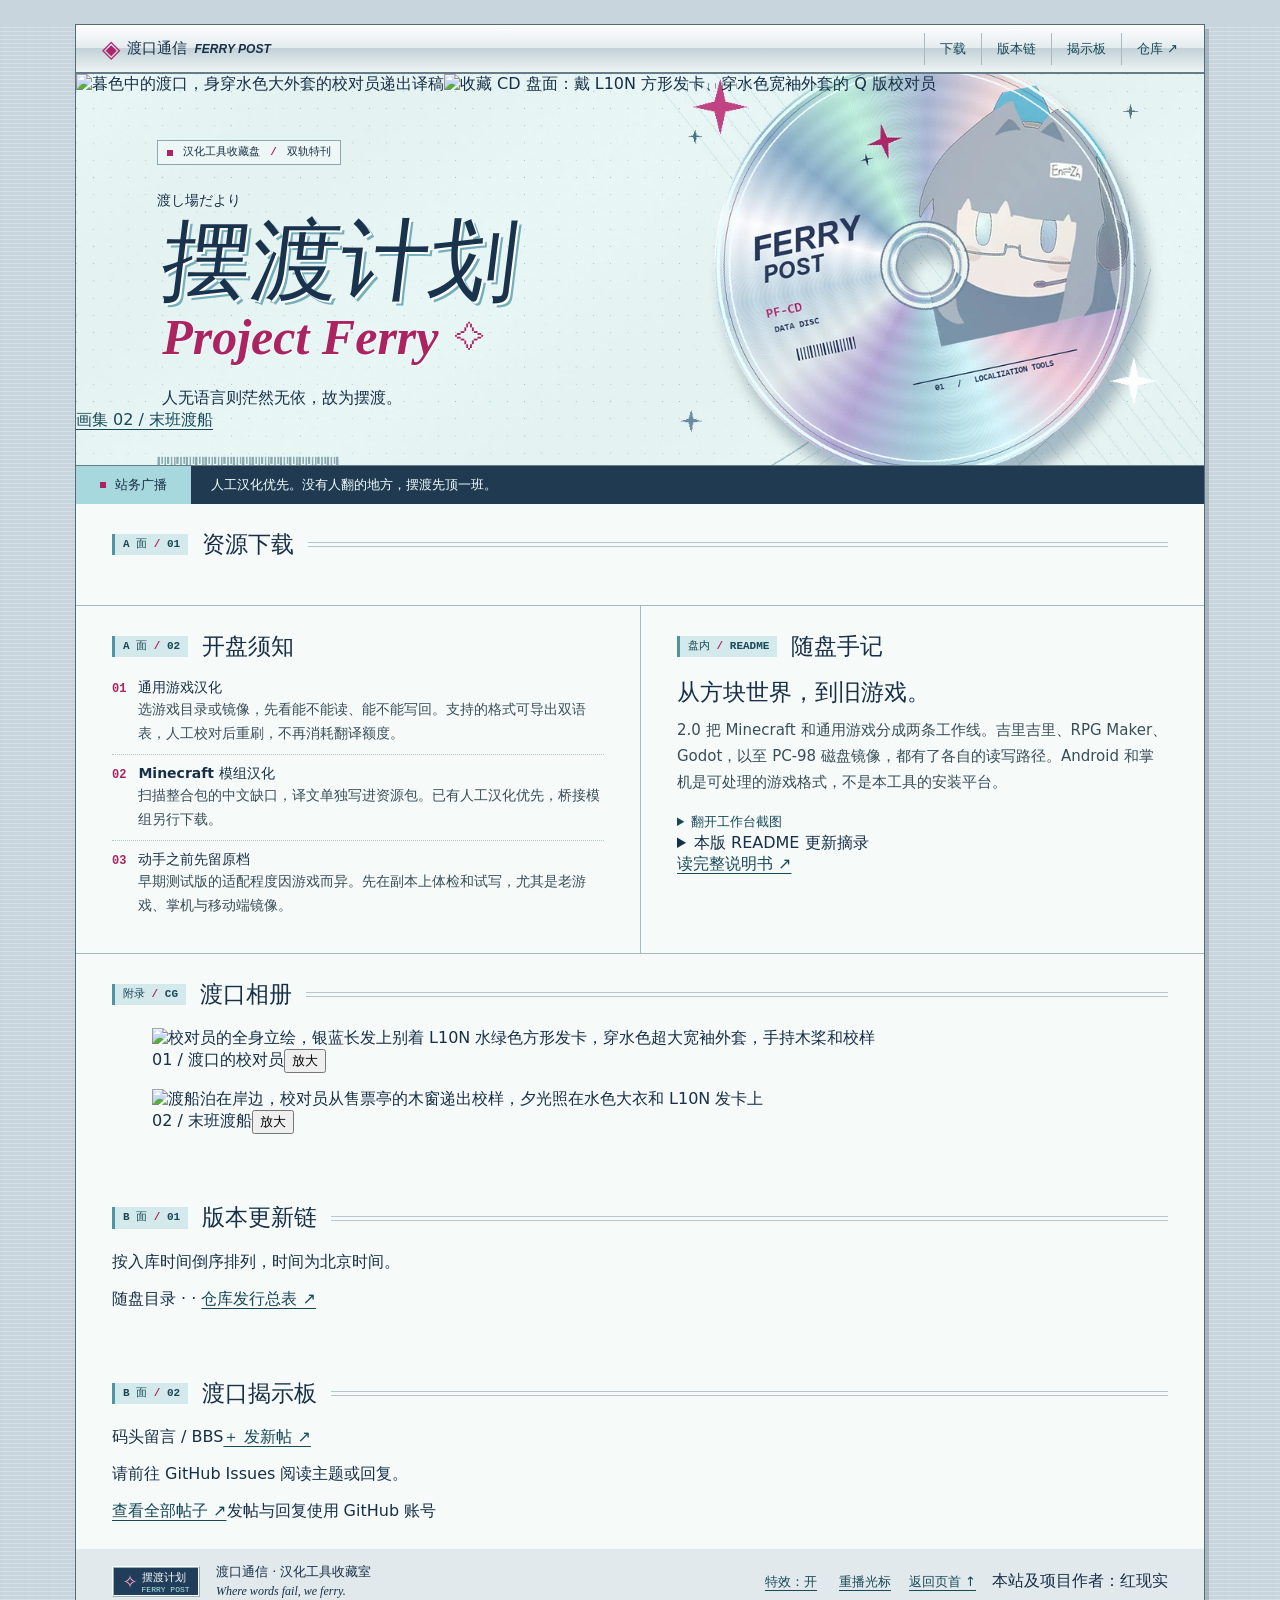
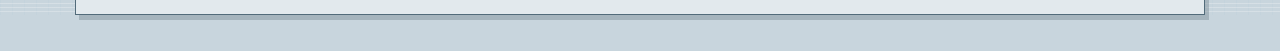
==== site/index.html @ 36ce952d "Restore the cover CD with the chibi Ferry proofreader" ====
<!doctype html>
<html lang="zh-CN"><head><meta charset="utf-8"><meta name="viewport" content="width=device-width,initial-scale=1"><meta name="theme-color" content="#233e53"><meta name="description" content="红现实的摆渡计划发布所。下载游戏汉化工作台，翻阅历代版本，到渡口揭示板留言。"><title>摆渡计划｜渡口通信 · 汉化工具发布所</title><link rel="icon" href="./ferry-icon.png"><link rel="stylesheet" href="./src/depot.css"></head>
<body id="top"><a class="skip" href="#downloads">跳至下载</a><div class="wrap">
<header><a href="#top" class="wordmark"><span class="sail" aria-hidden="true">◈</span> 渡口通信 <small>FERRY POST</small></a><nav aria-label="站内目录"><a href="#downloads">下载</a><a href="#archive">版本链</a><a href="#forum">揭示板</a><a href="https://github.com/RedRea1ity/ProjectFerry">仓库 ↗</a></nav></header>
<main><section class="cover" aria-labelledby="title"><img class="cover-art" src="./ferry-last-boat-l10n.webp" alt="暮色中的渡口，身穿水色大外套的校对员递出译稿"><img class="cover-disc" src="./ferry-chibi-disc.webp" width="512" height="512" alt="收藏 CD 盘面：戴 L10N 方形发卡、穿水色宽袖外套的 Q 版校对员"><div class="cover-type"><span class="issue"><i></i> 汉化工具收藏盘 <b>/</b> 双轨特刊</span><p class="kana" lang="ja">渡し場だより</p><h1 id="title">摆渡计划</h1><div class="latin">Project Ferry<span>✧</span></div><p class="motto">人无语言则茫然无依，故为摆渡。</p></div><a class="cover-caption" href="#art">画集 02 / 末班渡船</a></section>
<div class="strip"><span><i aria-hidden="true"></i> 站务广播</span><p>人工汉化优先。没有人翻的地方，摆渡先顶一班。</p></div>
<section class="band download" id="downloads" aria-labelledby="dl-title"><div class="section-name"><span class="chapter">A 面 <i>/</i> 01</span><h2 id="dl-title">资源下载</h2><div class="dashes"></div></div><div class="download-grid" id="release-head"><!-- release-head --></div></section>
<div class="notes"><section class="band" aria-labelledby="readme"><div class="section-name"><span class="chapter">A 面 <i>/</i> 02</span><h2 id="readme">开盘须知</h2></div><ol class="tracks"><li><b>01</b><div><strong>通用游戏汉化</strong><p>选游戏目录或镜像，先看能不能读、能不能写回。支持的格式可导出双语表，人工校对后重刷，不再消耗翻译额度。</p></div></li><li><b>02</b><div><strong>Minecraft 模组汉化</strong><p>扫描整合包的中文缺口，译文单独写进资源包。已有人工汉化优先，桥接模组另行下载。</p></div></li><li><b>03</b><div><strong>动手之前先留原档</strong><p>早期测试版的适配程度因游戏而异。先在副本上体检和试写，尤其是老游戏、掌机与移动端镜像。</p></div></li></ol></section>
<section class="band notebook" id="notebook" aria-labelledby="dev-title"><div class="section-name"><span class="chapter">盘内 <i>/</i> README</span><h2 id="dev-title">随盘手记</h2></div><h3>从方块世界，到旧游戏。</h3><p>2.0 把 Minecraft 和通用游戏分成两条工作线。吉里吉里、RPG Maker、Godot，以至 PC-98 磁盘镜像，都有了各自的读写路径。Android 和掌机是可处理的游戏格式，不是本工具的安装平台。</p><details class="screen"><summary>翻开工作台截图</summary><img width="920" height="555" loading="lazy" src="./workbench.png" alt="双轨工作台，左侧可选择游戏汉化、模组汉化和翻译引擎"></details><details class="excerpt"><summary>本版 README 更新摘录</summary><div id="readme-notes"><!-- readme-notes --></div></details><a class="doclink" href="https://github.com/RedRea1ity/ProjectFerry#readme">读完整说明书 ↗</a></section></div>
<section class="band art" id="art" aria-labelledby="art-title"><div class="section-name"><span class="chapter">附录 <i>/</i> CG</span><h2 id="art-title">渡口相册</h2><div class="dashes"></div></div>
<div class="frames"><figure><img width="1024" height="1024" loading="lazy" src="./ferry-portrait-l10n.webp" alt="校对员的全身立绘，银蓝长发上别着 L10N 水绿色方形发卡，穿水色超大宽袖外套，手持木桨和校样"><figcaption><span>01 / 渡口的校对员</span><button type="button" hidden data-zoom aria-label="放大立绘：渡口的校对员">放大</button></figcaption></figure><figure><img width="1024" height="1024" loading="lazy" src="./ferry-last-boat-l10n.webp" alt="渡船泊在岸边，校对员从售票亭的木窗递出校样，夕光照在水色大衣和 L10N 发卡上"><figcaption><span>02 / 末班渡船</span><button type="button" hidden data-zoom aria-label="放大场景：末班渡船">放大</button></figcaption></figure></div>
<dialog id="art-view" aria-labelledby="art-caption"><div><strong id="art-caption"></strong><form method="dialog"><button autofocus aria-label="关闭大图">关闭 ×</button></form></div><img alt=""></dialog></section>
<section class="band archive" id="archive" aria-labelledby="arc-title"><div class="section-name"><span class="chapter">B 面 <i>/</i> 01</span><h2 id="arc-title">版本更新链</h2><div class="dashes"></div></div><div class="archive-intro"><p>按入库时间倒序排列，时间为北京时间。</p><div id="filters" class="filters" hidden role="group" aria-label="筛选版本"><button type="button" data-pick="all" aria-pressed="true">全部</button><button type="button" data-pick="app" aria-pressed="false">工作台</button><button type="button" data-pick="bridge" aria-pressed="false">桥接模组</button></div></div><ol id="chain" class="chain"><!-- release-chain --></ol><p id="archive-empty" hidden>这条线上还没有公开发行。</p><p class="sync-status"><span id="catalog-status" role="status">随盘目录 · <!-- snapshot-date --></span> · <a href="https://github.com/RedRea1ity/ProjectFerry/releases">仓库发行总表 ↗</a></p></section>
<section class="band forum" id="forum" aria-labelledby="bbs-title"><div class="section-name"><span class="chapter">B 面 <i>/</i> 02</span><h2 id="bbs-title">渡口揭示板</h2><div class="dashes"></div></div><div class="boardbar"><span>码头留言 / BBS</span><a href="https://github.com/RedRea1ity/ProjectFerry/issues/new">＋ 发新帖 ↗</a></div><div id="threads"></div><p id="forum-state" role="status">请前往 GitHub Issues 阅读主题或回复。</p><div class="boardlinks"><a href="https://github.com/RedRea1ity/ProjectFerry/issues?q=is%3Aissue">查看全部帖子 ↗</a><span>发帖与回复使用 GitHub 账号</span></div></section></main>
<footer><div class="banner88" aria-hidden="true"><span>✧</span><b>摆渡计划<small>FERRY POST</small></b></div><p>渡口通信 · 汉化工具收藏室<br><small>Where words fail, we ferry.</small></p><div class="footlinks"><button id="fx-switch" type="button" hidden>特效</button><button id="replay" type="button" hidden>重播光标</button><a href="#top">返回页首 ↑</a></div><div class="byline">本站及项目作者：<strong>红现实</strong></div></footer>
</div><script type="module" src="./src/depot.js"></script></body></html>
---- site/src/depot.css ----
:root{--ink:#172f47;--link:#184957;--aqua:#94d6da;--pink:#ab2461;--metal:#a0b7bf;--pale:#f6faf9;font-family:Tahoma,"Microsoft YaHei",system-ui,sans-serif;color:var(--ink);background:#c8d5dd;font-synthesis:none;letter-spacing:0}*{box-sizing:border-box}body{margin:0;background:repeating-linear-gradient(0deg,transparent 0 3px,#ffffff40 3px 4px),repeating-linear-gradient(90deg,#c4d3dc 0 1px,transparent 1px 12px)}.wrap{max-width:1130px;margin:24px auto 36px;border:1px solid #526b7a;background:var(--pale);box-shadow:0 2px 0 #fff inset,4px 5px 0 #71838c66}a{color:var(--link);text-underline-offset:4px}a:hover,summary:hover,button:hover{color:var(--pink)}:focus-visible{outline:3px solid #b22668;outline-offset:4px}.skip{position:fixed;top:8px;left:8px;transform:translateY(-180%);background:white;padding:9px;z-index:5}.skip:focus{transform:none}header{min-height:49px;padding:5px 26px;display:flex;justify-content:space-between;align-items:center;gap:12px;background:linear-gradient(#fff 0%,#e3ebee 49%,#c3d2d8 50%,#eaf2f2 98%);border-bottom:2px solid #677c89}.wordmark{display:flex;align-items:center;gap:7px;font-weight:700;font-size:15px;text-decoration:none;color:var(--ink)}.wordmark small{font:italic bold 12px Arial,sans-serif}.sail{color:#af2368;font-size:24px}nav{display:flex;align-items:center}nav a{font-size:13px;text-decoration:none;padding:7px 15px;border-left:1px solid #a8b9c2}nav a:last-child{padding-right:0}nav a:hover{text-decoration:underline}
.cover{isolation:isolate;position:relative;height:392px;overflow:hidden;background:#e4f2f4 url('../public/sleeve.webp') center center / cover no-repeat;border-bottom:1px solid #677c89}.cover-type{position:relative;padding:45px 0 0 7.2%;z-index:1;width:57%}.issue{display:inline-flex;align-items:center;gap:10px;font:700 11px/1.2 Consolas,"Microsoft YaHei",monospace;border:1px solid #8ba8b2;padding:5px 9px;background:#edf7f5}.issue i,.strip i{display:inline-block;width:6px;height:6px;background:var(--pink)}.issue b{color:var(--pink)}.kana{font:600 14px SimSun,"Yu Mincho",serif;margin:27px 0 3px}.cover h1{font:900 89px/1.1 SimSun,"Songti SC","MS Mincho",serif;margin:0;transform:skew(-7deg);transform-origin:left bottom;text-shadow:2px 2px #fff,4px 4px #75aeb9;color:#19334d}.latin{display:flex;align-items:center;gap:16px;font:bold italic 50px/.99 Georgia,"Times New Roman",serif;color:var(--pink);text-shadow:1px 1px white;margin:2px 0 0 5px}.latin span{font:30px Georgia,serif}.motto{margin:23px 0 0 5px;font:16px/1.5 SimSun,"Microsoft YaHei",serif}.cover-edge{position:absolute;right:14px;bottom:20px;writing-mode:vertical-rl;font:10px Consolas,monospace;color:#456979}.reg{position:absolute;left:16px;top:13px;color:#618595;font:22px Consolas,monospace}.disc{display:none}.strip{display:flex;align-items:stretch;background:#203b51;color:#f3ffff;font-size:13px;line-height:1.5}.strip span{display:flex;align-items:center;gap:9px;flex:none;color:var(--ink);background:#a6d8de;padding:9px 24px;font-weight:700}.strip p{margin:0;padding:9px 20px}.band{padding:27px 36px}.section-name{display:flex;align-items:center;gap:14px;margin-bottom:20px}.section-name h2{font:700 23px/1.2 SimSun,"Microsoft YaHei",serif;margin:0}.chapter{font:700 11px/1.2 Consolas,"Microsoft YaHei",monospace;color:var(--link);padding:4px 8px;background:#d4e9eb;border-left:3px solid #4f94a2}.chapter i{font-style:normal;color:var(--pink)}.dashes{flex:1;height:5px;border-block:1px solid #b5c9cc}.download-grid{display:grid;grid-template-columns:minmax(0,1.55fr) minmax(245px,1fr);gap:6.5%;align-items:start}.version,.date{font:700 13px Consolas,"Microsoft YaHei",monospace;color:#486570}.stamp{margin-left:6px;border:1px solid #b6537e;color:#8d1b52;padding:2px 6px;font-size:11px}.band h3{font-size:23px;line-height:1.35;margin:9px 0}.release>p,.notebook>p:not(.date),.tracks p{font-size:15px;line-height:1.75;margin:0;color:#394e59}.actions{display:flex;align-items:center;gap:18px;margin-top:17px;flex-wrap:wrap}.actions>a:not(.mainbtn){font-size:13px}.mainbtn{display:inline-flex;align-items:center;gap:10px;color:white;text-decoration:none;background:#90315d;border:1px solid #572241;box-shadow:inset 1px 1px 0 #ea9dbf,2px 2px 0 #a1aeb3;font-weight:700;font-size:15px;padding:11px 16px}.mainbtn:hover{color:white;background:#7a2850}.mainbtn svg{width:18px;height:18px;fill:none;stroke:currentColor;stroke-width:1.8;stroke-linecap:round;stroke-linejoin:round}.slip{position:relative;border:1px dashed #89a5af;background:#e9f1f1;padding:14px 18px;color:#304956}.sliptop{display:flex;align-items:center;justify-content:space-between;font-weight:700;font-size:15px;gap:10px}.sliptop span{font:11px Consolas,monospace;color:#4c6772}.slip dl{margin:9px 0}.slip dl div{display:grid;grid-template-columns:68px 1fr;font:13px/1.65 Consolas,"Microsoft YaHei",monospace}.slip dt{color:#516971}.slip dd{margin:0}.slip details{padding-top:6px;border-top:1px dotted #91a9b3}.slip code{overflow-wrap:anywhere;font-size:12px}.slip summary,.screen summary{cursor:pointer;font-size:13px;min-height:23px;line-height:23px;font-weight:600;color:var(--link)}.notes{display:grid;grid-template-columns:1fr 1fr;border-block:1px solid #a6b9c1}.notes .band+.band{border-left:1px solid #a6b9c1}.notes .section-name{margin-bottom:16px}.tracks{list-style:none;margin:0;padding:0}.tracks li{display:flex;gap:12px;padding:8px 0;border-top:1px dotted #b6c9cb}.tracks li:first-child{border:0;padding-top:0}.tracks li>b{padding-top:2px;color:var(--pink);font:700 12px/1.8 Consolas,monospace}.tracks strong{font-size:14px}.tracks p{font-size:14px}.date{font-size:12px;color:#8d385f}.screen{margin-top:15px}.screen img{width:100%;height:auto;margin-top:8px;border:1px solid #a2bcc1}footer{display:flex;gap:16px;align-items:center;flex-wrap:wrap;padding:14px 36px;background:#e2e9ed}footer p{line-height:1.4;font-size:13px;margin:0}footer p small{font:italic 12px Georgia,serif}.footlinks{margin-left:auto;display:flex;align-items:center;flex-wrap:wrap;gap:14px;font-size:13px}.footlinks button{font:inherit;color:var(--link);background:transparent;border:0;text-decoration:underline;text-underline-offset:4px;cursor:pointer;padding:4px}.banner88{width:88px;height:31px;display:flex;align-items:center;justify-content:center;gap:4px;border:2px ridge #f1ffff;background:#203d5a;color:white}.banner88 span{color:#ffa8ce;font-size:18px}.banner88 b{font:700 11px SimSun,serif}.banner88 small{display:block;color:#b6ecee;font:8px Consolas,monospace}.worker{position:absolute;top:0;left:0;pointer-events:none;z-index:2;color:#893164;will-change:transform}.worker:before{content:'';display:block;width:12px;height:15px;background:currentColor;clip-path:polygon(0 0,100% 62%,57% 65%,29% 100%)}.worker b{display:block;margin-left:10px;color:white;background:var(--cursor);font:10px/1 Consolas,monospace;padding:3px 5px}
@media(max-width:1155px){.wrap{margin:12px}.cover{height:355px}.cover-type{padding-top:37px}.cover h1{font-size:76px}.latin{font-size:44px}}
@media(max-width:760px){.wrap{margin:5px}.cover{height:300px}.cover-type{padding:31px 0 0 5%}.cover h1{font-size:54px}.latin{font-size:34px}.kana{margin-top:24px}.motto{font-size:14px;margin-top:20px}.band{padding:22px}.download-grid{grid-template-columns:1.25fr 1fr;gap:20px}.notes{grid-template-columns:1fr}.notes .band+.band{border-left:0;border-top:1px solid #a6b9c1}}
@media(max-width:560px){header{padding:4px 9px;gap:3px;min-height:43px}.wordmark small{display:none}.wordmark{font-size:14px;gap:3px}nav a{padding:8px;font-size:12px}.sail{font-size:20px}.cover{height:320px;background-size:660px auto;background-position:calc(100% + 64px) -1px;background-color:#e6f3f3}.cover-type{width:auto;padding:165px 10px 0 17px}.cover h1{font-size:48px;display:inline-block}.latin{display:flex;margin:0 0 0 3px;font-size:28px}.latin span{font-size:17px}.issue{position:absolute;top:18px;left:14px;font-size:10px;gap:6px}.reg{display:none}.kana{font-size:12px;margin:0 0 2px 3px}.motto{margin:8px 0 0 3px;font-size:14px}.cover-edge{font-size:8px;bottom:9px;right:6px}.strip span{padding:8px;gap:4px}.strip p{padding:8px 10px}.strip{font-size:12px}.band{padding:19px 16px}.download-grid{grid-template-columns:1fr;gap:20px}.section-name{gap:9px;margin-bottom:14px}.band h3{font-size:21px}.actions{gap:12px}.notes .band{padding:19px 16px}.slip{padding:11px 13px}footer{padding:12px 16px;gap:10px}.footlinks{width:100%;margin-left:0}.cover:after{content:'';position:absolute;bottom:0;width:100%;height:1px;background:#cfdee1}.mainbtn{font-size:14px}}
@media(max-width:350px){.cover{background-position:calc(100% + 80px) -1px}.cover h1{font-size:42px}.strip span{padding:6px}.wrap{margin:2px}nav a{padding:8px 5px}}
@media(prefers-reduced-motion:reduce){.worker{display:none}}
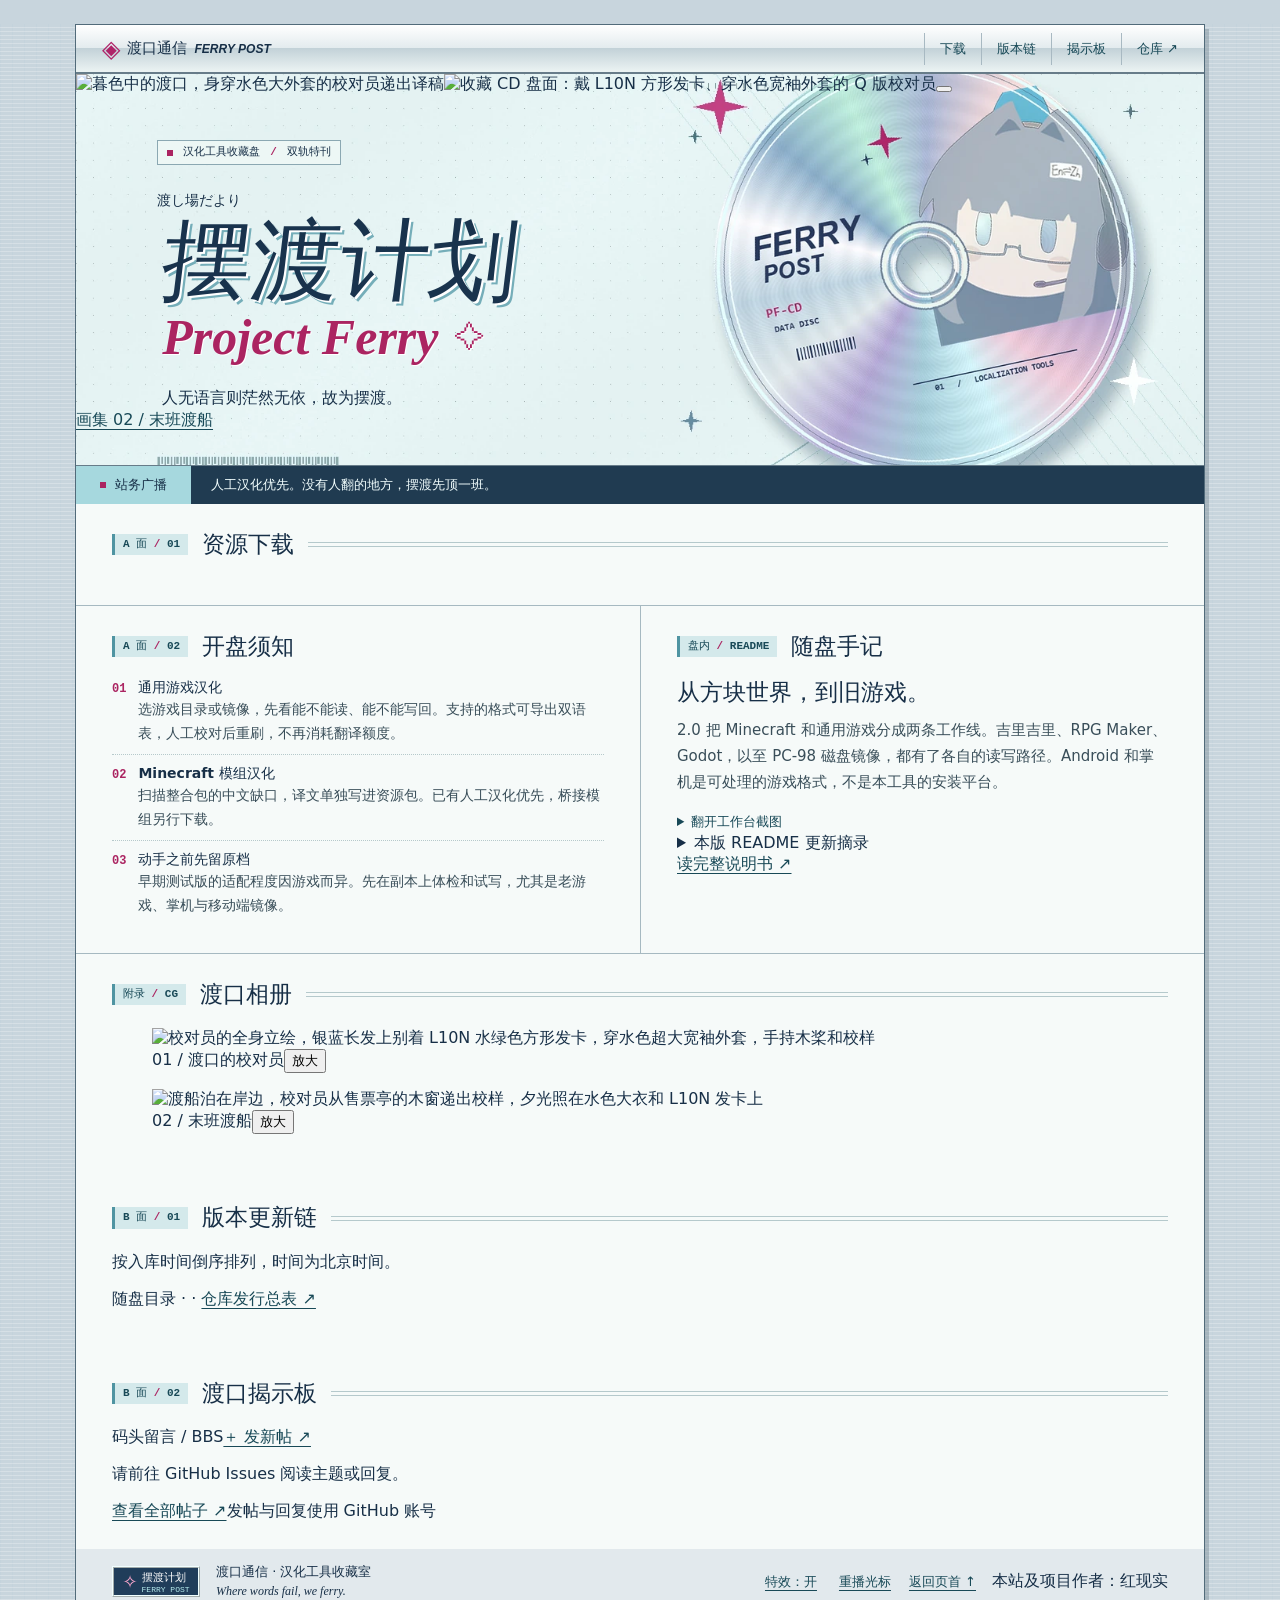
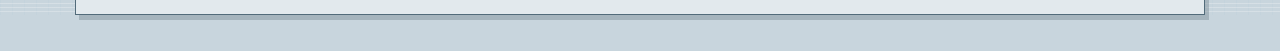
==== commit be7a3be6: "Hide a three-track meme and contact bonus on the cover CD" ====
--- a/site/index.html
+++ b/site/index.html
@@ -2,7 +2,7 @@
 <html lang="zh-CN"><head><meta charset="utf-8"><meta name="viewport" content="width=device-width,initial-scale=1"><meta name="theme-color" content="#233e53"><meta name="description" content="红现实的摆渡计划发布所。下载游戏汉化工作台，翻阅历代版本，到渡口揭示板留言。"><title>摆渡计划｜渡口通信 · 汉化工具发布所</title><link rel="icon" href="./ferry-icon.png"><link rel="stylesheet" href="./src/depot.css"></head>
 <body id="top"><a class="skip" href="#downloads">跳至下载</a><div class="wrap">
 <header><a href="#top" class="wordmark"><span class="sail" aria-hidden="true">◈</span> 渡口通信 <small>FERRY POST</small></a><nav aria-label="站内目录"><a href="#downloads">下载</a><a href="#archive">版本链</a><a href="#forum">揭示板</a><a href="https://github.com/RedRea1ity/ProjectFerry">仓库 ↗</a></nav></header>
-<main><section class="cover" aria-labelledby="title"><img class="cover-art" src="./ferry-last-boat-l10n.webp" alt="暮色中的渡口，身穿水色大外套的校对员递出译稿"><img class="cover-disc" src="./ferry-chibi-disc.webp" width="512" height="512" alt="收藏 CD 盘面：戴 L10N 方形发卡、穿水色宽袖外套的 Q 版校对员"><div class="cover-type"><span class="issue"><i></i> 汉化工具收藏盘 <b>/</b> 双轨特刊</span><p class="kana" lang="ja">渡し場だより</p><h1 id="title">摆渡计划</h1><div class="latin">Project Ferry<span>✧</span></div><p class="motto">人无语言则茫然无依，故为摆渡。</p></div><a class="cover-caption" href="#art">画集 02 / 末班渡船</a></section>
+<main><section class="cover" aria-labelledby="title"><img class="cover-art" src="./ferry-last-boat-l10n.webp" alt="暮色中的渡口，身穿水色大外套的校对员递出译稿"><img class="cover-disc" src="./ferry-chibi-disc.webp" width="512" height="512" alt="收藏 CD 盘面：戴 L10N 方形发卡、穿水色宽袖外套的 Q 版校对员"><button class="disc-trigger" type="button" hidden aria-label="播放光盘隐藏音轨" aria-haspopup="dialog" aria-controls="bonus-track" title="这张盘好像还有一轨……"></button><div class="cover-type"><span class="issue"><i></i> 汉化工具收藏盘 <b>/</b> 双轨特刊</span><p class="kana" lang="ja">渡し場だより</p><h1 id="title">摆渡计划</h1><div class="latin">Project Ferry<span>✧</span></div><p class="motto">人无语言则茫然无依，故为摆渡。</p></div><a class="cover-caption" href="#art">画集 02 / 末班渡船</a></section>
 <div class="strip"><span><i aria-hidden="true"></i> 站务广播</span><p>人工汉化优先。没有人翻的地方，摆渡先顶一班。</p></div>
 <section class="band download" id="downloads" aria-labelledby="dl-title"><div class="section-name"><span class="chapter">A 面 <i>/</i> 01</span><h2 id="dl-title">资源下载</h2><div class="dashes"></div></div><div class="download-grid" id="release-head"><!-- release-head --></div></section>
 <div class="notes"><section class="band" aria-labelledby="readme"><div class="section-name"><span class="chapter">A 面 <i>/</i> 02</span><h2 id="readme">开盘须知</h2></div><ol class="tracks"><li><b>01</b><div><strong>通用游戏汉化</strong><p>选游戏目录或镜像，先看能不能读、能不能写回。支持的格式可导出双语表，人工校对后重刷，不再消耗翻译额度。</p></div></li><li><b>02</b><div><strong>Minecraft 模组汉化</strong><p>扫描整合包的中文缺口，译文单独写进资源包。已有人工汉化优先，桥接模组另行下载。</p></div></li><li><b>03</b><div><strong>动手之前先留原档</strong><p>早期测试版的适配程度因游戏而异。先在副本上体检和试写，尤其是老游戏、掌机与移动端镜像。</p></div></li></ol></section>
@@ -13,4 +13,10 @@
 <section class="band archive" id="archive" aria-labelledby="arc-title"><div class="section-name"><span class="chapter">B 面 <i>/</i> 01</span><h2 id="arc-title">版本更新链</h2><div class="dashes"></div></div><div class="archive-intro"><p>按入库时间倒序排列，时间为北京时间。</p><div id="filters" class="filters" hidden role="group" aria-label="筛选版本"><button type="button" data-pick="all" aria-pressed="true">全部</button><button type="button" data-pick="app" aria-pressed="false">工作台</button><button type="button" data-pick="bridge" aria-pressed="false">桥接模组</button></div></div><ol id="chain" class="chain"><!-- release-chain --></ol><p id="archive-empty" hidden>这条线上还没有公开发行。</p><p class="sync-status"><span id="catalog-status" role="status">随盘目录 · <!-- snapshot-date --></span> · <a href="https://github.com/RedRea1ity/ProjectFerry/releases">仓库发行总表 ↗</a></p></section>
 <section class="band forum" id="forum" aria-labelledby="bbs-title"><div class="section-name"><span class="chapter">B 面 <i>/</i> 02</span><h2 id="bbs-title">渡口揭示板</h2><div class="dashes"></div></div><div class="boardbar"><span>码头留言 / BBS</span><a href="https://github.com/RedRea1ity/ProjectFerry/issues/new">＋ 发新帖 ↗</a></div><div id="threads"></div><p id="forum-state" role="status">请前往 GitHub Issues 阅读主题或回复。</p><div class="boardlinks"><a href="https://github.com/RedRea1ity/ProjectFerry/issues?q=is%3Aissue">查看全部帖子 ↗</a><span>发帖与回复使用 GitHub 账号</span></div></section></main>
 <footer><div class="banner88" aria-hidden="true"><span>✧</span><b>摆渡计划<small>FERRY POST</small></b></div><p>渡口通信 · 汉化工具收藏室<br><small>Where words fail, we ferry.</small></p><div class="footlinks"><button id="fx-switch" type="button" hidden>特效</button><button id="replay" type="button" hidden>重播光标</button><a href="#top">返回页首 ↑</a></div><div class="byline">本站及项目作者：<strong>红现实</strong></div></footer>
+<dialog id="bonus-track" aria-labelledby="bonus-title">
+  <header class="bonus-bar"><h2 id="bonus-title">隐藏音轨</h2><form method="dialog"><button type="submit" aria-label="关闭隐藏音轨" autofocus>×</button></form></header>
+  <div class="bonus-screen"><img src="./bonus-point.webp" width="330" height="299" alt="第一张表情包：戴护目镜的角色指向屏幕"><img src="./bonus-phone.webp" width="1080" height="718" alt="第二张表情包：戴贝雷帽的角色坐在水里举起手机，下方配着一行吐槽" hidden></div>
+  <div class="bonus-strip"><span class="bonus-count" role="status">01 / 03</span><button type="button" class="bonus-next">下一轨 ▸</button></div>
+  <p class="bonus-letter" hidden>红现实的收件箱<br><a href="mailto:zetadarkdragon@gmail.com">zetadarkdragon@gmail.com</a></p>
+</dialog>
 </div><script type="module" src="./src/depot.js"></script></body></html>
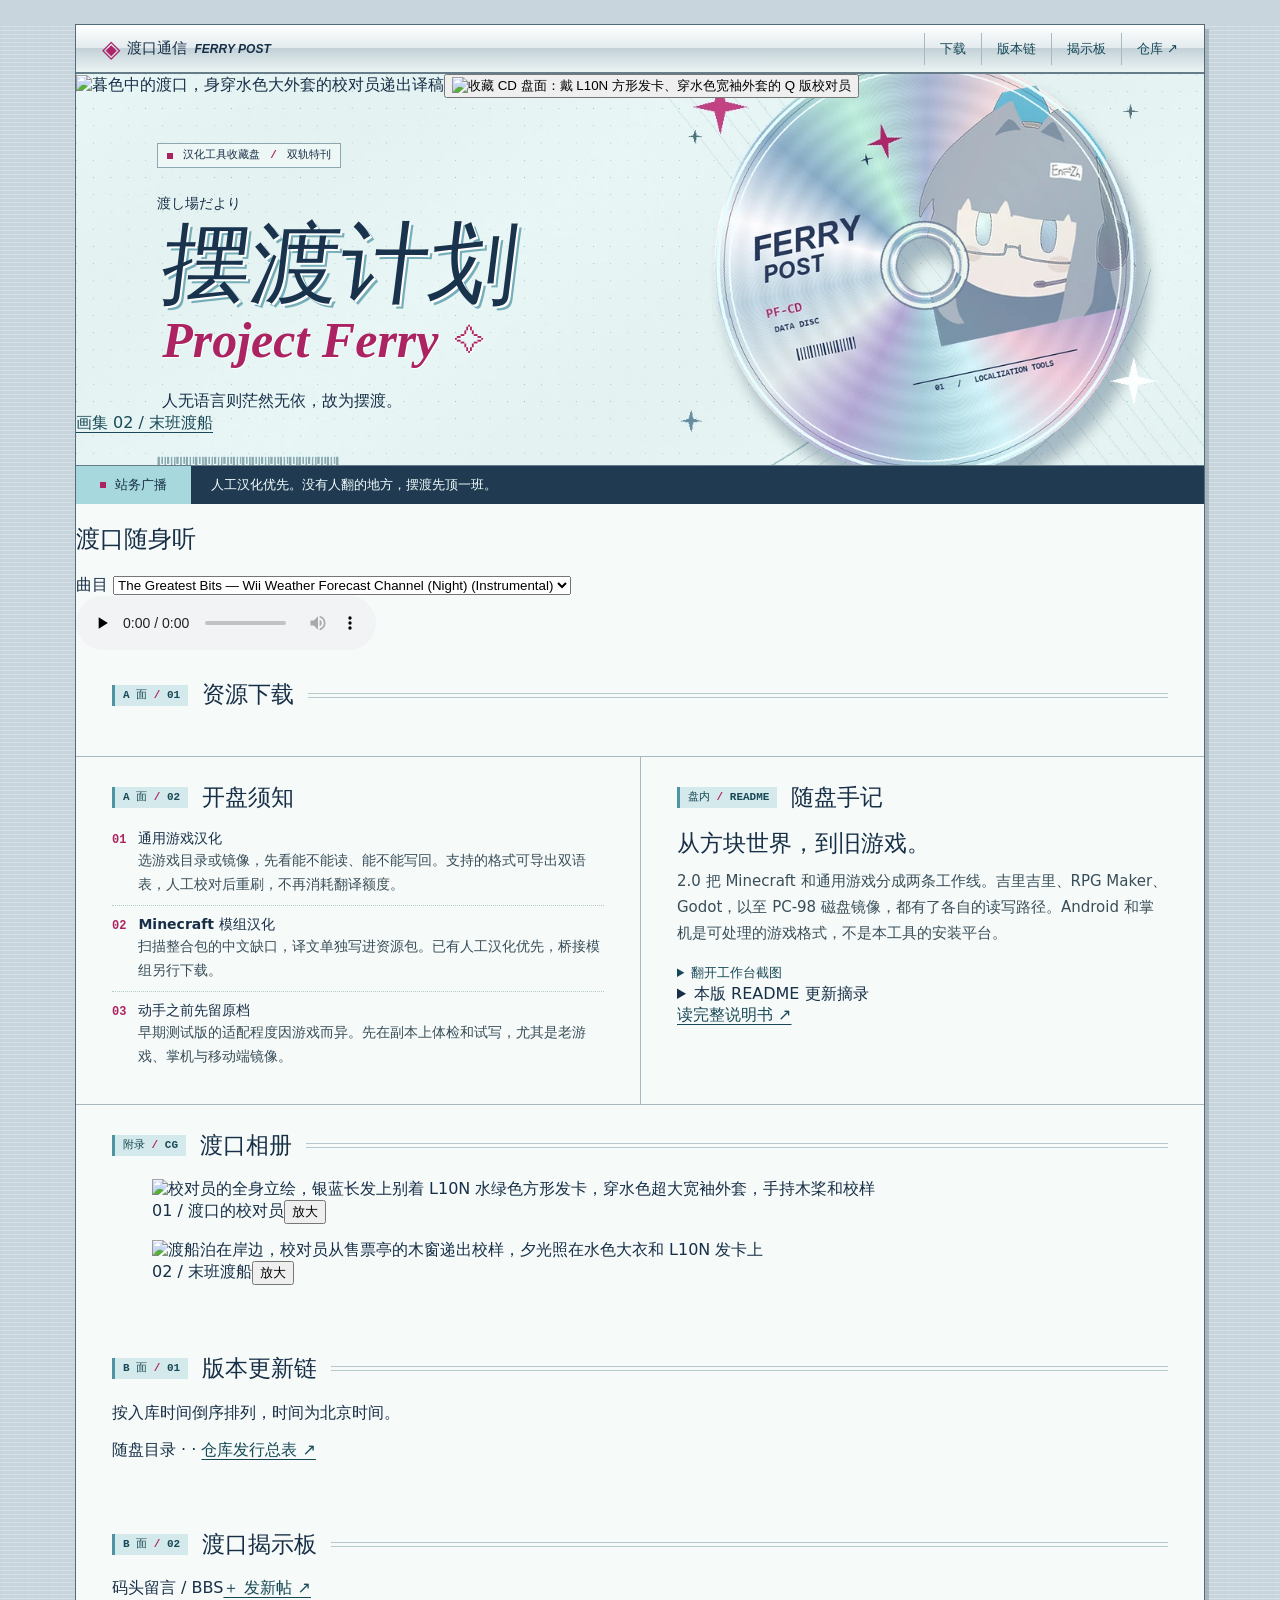
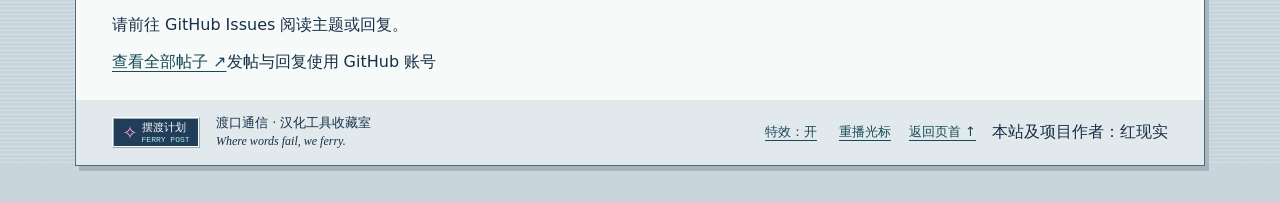
==== commit ec2c3088: "Fix desktop disc activation and add the Ferry soundtrack player" ====
--- a/site/index.html
+++ b/site/index.html
@@ -2,8 +2,16 @@
 <html lang="zh-CN"><head><meta charset="utf-8"><meta name="viewport" content="width=device-width,initial-scale=1"><meta name="theme-color" content="#233e53"><meta name="description" content="红现实的摆渡计划发布所。下载游戏汉化工作台，翻阅历代版本，到渡口揭示板留言。"><title>摆渡计划｜渡口通信 · 汉化工具发布所</title><link rel="icon" href="./ferry-icon.png"><link rel="stylesheet" href="./src/depot.css"></head>
 <body id="top"><a class="skip" href="#downloads">跳至下载</a><div class="wrap">
 <header><a href="#top" class="wordmark"><span class="sail" aria-hidden="true">◈</span> 渡口通信 <small>FERRY POST</small></a><nav aria-label="站内目录"><a href="#downloads">下载</a><a href="#archive">版本链</a><a href="#forum">揭示板</a><a href="https://github.com/RedRea1ity/ProjectFerry">仓库 ↗</a></nav></header>
-<main><section class="cover" aria-labelledby="title"><img class="cover-art" src="./ferry-last-boat-l10n.webp" alt="暮色中的渡口，身穿水色大外套的校对员递出译稿"><img class="cover-disc" src="./ferry-chibi-disc.webp" width="512" height="512" alt="收藏 CD 盘面：戴 L10N 方形发卡、穿水色宽袖外套的 Q 版校对员"><button class="disc-trigger" type="button" hidden aria-label="播放光盘隐藏音轨" aria-haspopup="dialog" aria-controls="bonus-track" title="这张盘好像还有一轨……"></button><div class="cover-type"><span class="issue"><i></i> 汉化工具收藏盘 <b>/</b> 双轨特刊</span><p class="kana" lang="ja">渡し場だより</p><h1 id="title">摆渡计划</h1><div class="latin">Project Ferry<span>✧</span></div><p class="motto">人无语言则茫然无依，故为摆渡。</p></div><a class="cover-caption" href="#art">画集 02 / 末班渡船</a></section>
+<main><section class="cover" aria-labelledby="title"><img class="cover-art" src="./ferry-last-boat-l10n.webp" alt="暮色中的渡口，身穿水色大外套的校对员递出译稿"><button class="disc-trigger" type="button" disabled aria-label="播放光盘隐藏音轨" aria-haspopup="dialog" aria-controls="bonus-track" title="双击光盘 · 播放隐藏音轨"><img draggable="false" class="cover-disc" src="./ferry-chibi-disc.webp" width="512" height="512" alt="收藏 CD 盘面：戴 L10N 方形发卡、穿水色宽袖外套的 Q 版校对员"></button><div class="cover-type"><span class="issue"><i></i> 汉化工具收藏盘 <b>/</b> 双轨特刊</span><p class="kana" lang="ja">渡し場だより</p><h1 id="title">摆渡计划</h1><div class="latin">Project Ferry<span>✧</span></div><p class="motto">人无语言则茫然无依，故为摆渡。</p></div><a class="cover-caption" href="#art">画集 02 / 末班渡船</a></section>
 <div class="strip"><span><i aria-hidden="true"></i> 站务广播</span><p>人工汉化优先。没有人翻的地方，摆渡先顶一班。</p></div>
+<section class="disc-deck" aria-labelledby="deck-title" id="player">
+  <div class="deck-library"><h2 id="deck-title">渡口随身听</h2><label for="deck-list">曲目</label>
+    <select id="deck-list"><option value="./media/weather-night.mp3">The Greatest Bits — Wii Weather Forecast Channel (Night) (Instrumental)</option></select>
+    <button id="deck-add" type="button" hidden>＋ 添加本地音乐</button><input id="deck-files" type="file" accept="audio/*,.mp3,.m4a,.wav,.ogg,.flac,.aac,.opus" multiple hidden>
+  </div>
+  <audio id="deck-audio" aria-label="随身听播放控制" controls preload="none" src="./media/weather-night.mp3"></audio>
+  <small id="deck-message" role="status"></small>
+</section>
 <section class="band download" id="downloads" aria-labelledby="dl-title"><div class="section-name"><span class="chapter">A 面 <i>/</i> 01</span><h2 id="dl-title">资源下载</h2><div class="dashes"></div></div><div class="download-grid" id="release-head"><!-- release-head --></div></section>
 <div class="notes"><section class="band" aria-labelledby="readme"><div class="section-name"><span class="chapter">A 面 <i>/</i> 02</span><h2 id="readme">开盘须知</h2></div><ol class="tracks"><li><b>01</b><div><strong>通用游戏汉化</strong><p>选游戏目录或镜像，先看能不能读、能不能写回。支持的格式可导出双语表，人工校对后重刷，不再消耗翻译额度。</p></div></li><li><b>02</b><div><strong>Minecraft 模组汉化</strong><p>扫描整合包的中文缺口，译文单独写进资源包。已有人工汉化优先，桥接模组另行下载。</p></div></li><li><b>03</b><div><strong>动手之前先留原档</strong><p>早期测试版的适配程度因游戏而异。先在副本上体检和试写，尤其是老游戏、掌机与移动端镜像。</p></div></li></ol></section>
 <section class="band notebook" id="notebook" aria-labelledby="dev-title"><div class="section-name"><span class="chapter">盘内 <i>/</i> README</span><h2 id="dev-title">随盘手记</h2></div><h3>从方块世界，到旧游戏。</h3><p>2.0 把 Minecraft 和通用游戏分成两条工作线。吉里吉里、RPG Maker、Godot，以至 PC-98 磁盘镜像，都有了各自的读写路径。Android 和掌机是可处理的游戏格式，不是本工具的安装平台。</p><details class="screen"><summary>翻开工作台截图</summary><img width="920" height="555" loading="lazy" src="./workbench.png" alt="双轨工作台，左侧可选择游戏汉化、模组汉化和翻译引擎"></details><details class="excerpt"><summary>本版 README 更新摘录</summary><div id="readme-notes"><!-- readme-notes --></div></details><a class="doclink" href="https://github.com/RedRea1ity/ProjectFerry#readme">读完整说明书 ↗</a></section></div>
@@ -17,6 +25,7 @@
   <header class="bonus-bar"><h2 id="bonus-title">隐藏音轨</h2><form method="dialog"><button type="submit" aria-label="关闭隐藏音轨" autofocus>×</button></form></header>
   <div class="bonus-screen"><img src="./bonus-point.webp" width="330" height="299" alt="第一张表情包：戴护目镜的角色指向屏幕"><img src="./bonus-phone.webp" width="1080" height="718" alt="第二张表情包：戴贝雷帽的角色坐在水里举起手机，下方配着一行吐槽" hidden></div>
   <div class="bonus-strip"><span class="bonus-count" role="status">01 / 03</span><button type="button" class="bonus-next">下一轨 ▸</button></div>
+  <div class="bonus-audio"><label for="bonus-audio">揽佬 SKAI ISYOURGOD · 戒色</label><audio id="bonus-audio" aria-label="彩蛋背景音乐" controls loop preload="none" src="./media/bonus-jiese.mp3"></audio><small id="bonus-audio-status" role="status"></small></div>
   <p class="bonus-letter" hidden>红现实的收件箱<br><a href="mailto:zetadarkdragon@gmail.com">zetadarkdragon@gmail.com</a></p>
 </dialog>
 </div><script type="module" src="./src/depot.js"></script></body></html>
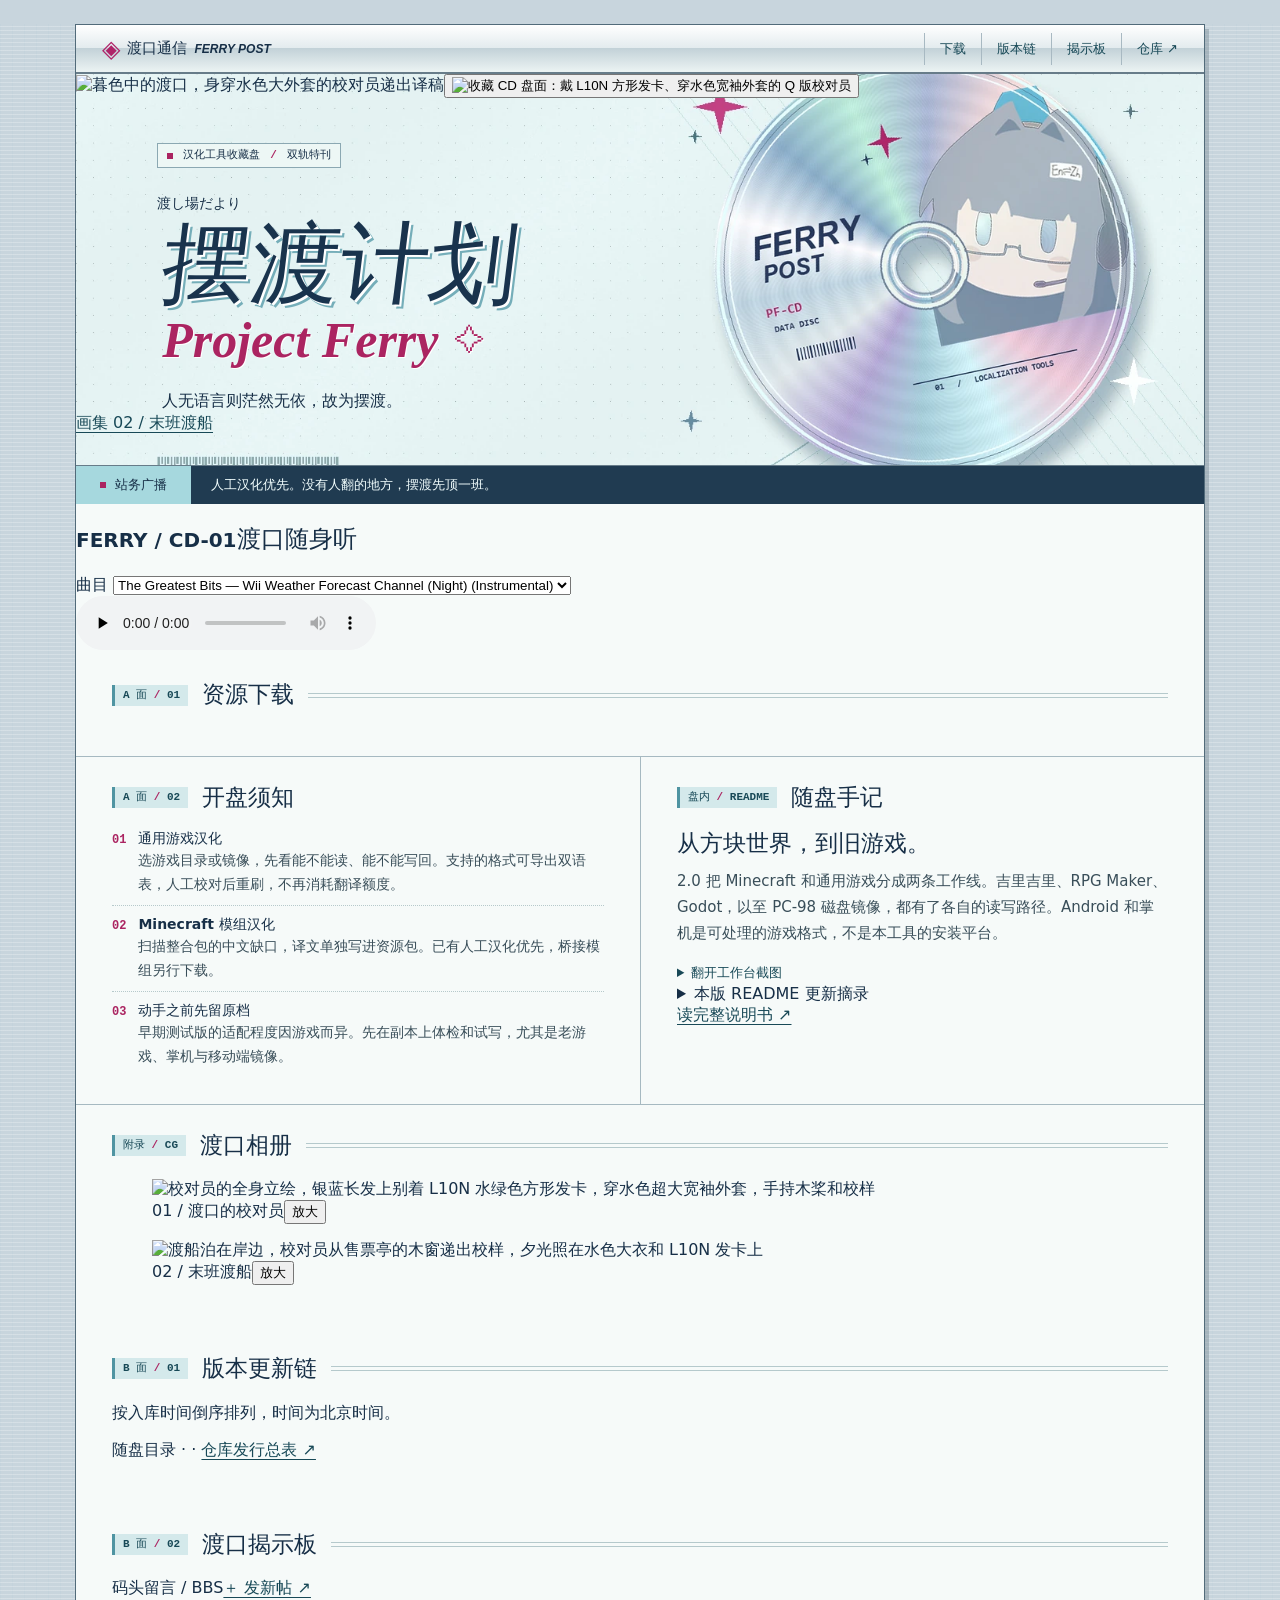
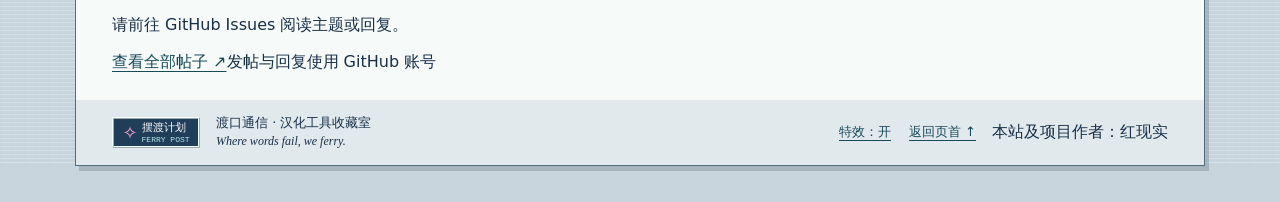
==== commit 43898eab: "Match audio controls to the Ferry CD sleeve and retire cursor motion" ====
--- a/site/index.html
+++ b/site/index.html
@@ -2,16 +2,29 @@
 <html lang="zh-CN"><head><meta charset="utf-8"><meta name="viewport" content="width=device-width,initial-scale=1"><meta name="theme-color" content="#233e53"><meta name="description" content="红现实的摆渡计划发布所。下载游戏汉化工作台，翻阅历代版本，到渡口揭示板留言。"><title>摆渡计划｜渡口通信 · 汉化工具发布所</title><link rel="icon" href="./ferry-icon.png"><link rel="stylesheet" href="./src/depot.css"></head>
 <body id="top"><a class="skip" href="#downloads">跳至下载</a><div class="wrap">
 <header><a href="#top" class="wordmark"><span class="sail" aria-hidden="true">◈</span> 渡口通信 <small>FERRY POST</small></a><nav aria-label="站内目录"><a href="#downloads">下载</a><a href="#archive">版本链</a><a href="#forum">揭示板</a><a href="https://github.com/RedRea1ity/ProjectFerry">仓库 ↗</a></nav></header>
-<main><section class="cover" aria-labelledby="title"><img class="cover-art" src="./ferry-last-boat-l10n.webp" alt="暮色中的渡口，身穿水色大外套的校对员递出译稿"><button class="disc-trigger" type="button" disabled aria-label="播放光盘隐藏音轨" aria-haspopup="dialog" aria-controls="bonus-track" title="双击光盘 · 播放隐藏音轨"><img draggable="false" class="cover-disc" src="./ferry-chibi-disc.webp" width="512" height="512" alt="收藏 CD 盘面：戴 L10N 方形发卡、穿水色宽袖外套的 Q 版校对员"></button><div class="cover-type"><span class="issue"><i></i> 汉化工具收藏盘 <b>/</b> 双轨特刊</span><p class="kana" lang="ja">渡し場だより</p><h1 id="title">摆渡计划</h1><div class="latin">Project Ferry<span>✧</span></div><p class="motto">人无语言则茫然无依，故为摆渡。</p></div><a class="cover-caption" href="#art">画集 02 / 末班渡船</a></section>
+<main><section class="cover" aria-labelledby="title"><img class="cover-art" src="./ferry-last-boat-l10n.webp" alt="暮色中的渡口，身穿水色大外套的校对员递出译稿"><span class="cover-scanlines" aria-hidden="true"></span><button class="disc-trigger" type="button" disabled aria-label="播放光盘隐藏音轨" aria-haspopup="dialog" aria-controls="bonus-track" title="双击光盘 · 播放隐藏音轨"><img draggable="false" class="cover-disc" src="./ferry-chibi-disc.webp" width="512" height="512" alt="收藏 CD 盘面：戴 L10N 方形发卡、穿水色宽袖外套的 Q 版校对员"></button><div class="cover-type"><span class="issue"><i></i> 汉化工具收藏盘 <b>/</b> 双轨特刊</span><p class="kana" lang="ja">渡し場だより</p><h1 id="title">摆渡计划</h1><div class="latin">Project Ferry<span>✧</span></div><p class="motto">人无语言则茫然无依，故为摆渡。</p></div><a class="cover-caption" href="#art">画集 02 / 末班渡船</a></section>
 <div class="strip"><span><i aria-hidden="true"></i> 站务广播</span><p>人工汉化优先。没有人翻的地方，摆渡先顶一班。</p></div>
 <section class="disc-deck" aria-labelledby="deck-title" id="player">
-  <div class="deck-library"><h2 id="deck-title">渡口随身听</h2><label for="deck-list">曲目</label>
+  <div class="deck-library"><h2 id="deck-title"><small aria-hidden="true">FERRY / CD-01</small>渡口随身听</h2><label for="deck-list">曲目</label>
     <select id="deck-list"><option value="./media/weather-night.mp3">The Greatest Bits — Wii Weather Forecast Channel (Night) (Instrumental)</option></select>
     <button id="deck-add" type="button" hidden>＋ 添加本地音乐</button><input id="deck-files" type="file" accept="audio/*,.mp3,.m4a,.wav,.ogg,.flac,.aac,.opus" multiple hidden>
   </div>
   <audio id="deck-audio" aria-label="随身听播放控制" controls preload="none" src="./media/weather-night.mp3"></audio>
   <small id="deck-message" role="status"></small>
 </section>
+<!-- Transport icons adapted from Lucide 0.468.0, ISC License.
+Copyright (c) for portions of Lucide are held by Cole Bemis 2013-2022 as part of Feather (MIT). All other copyright (c) for Lucide are held by Lucide Contributors 2022.
+Permission to use, copy, modify, and/or distribute this software for any purpose with or without fee is hereby granted, provided that the above copyright notice and this permission notice appear in all copies.
+THE SOFTWARE IS PROVIDED "AS IS" AND THE AUTHOR DISCLAIMS ALL WARRANTIES WITH REGARD TO THIS SOFTWARE INCLUDING ALL IMPLIED WARRANTIES OF MERCHANTABILITY AND FITNESS. IN NO EVENT SHALL THE AUTHOR BE LIABLE FOR ANY SPECIAL, DIRECT, INDIRECT, OR CONSEQUENTIAL DAMAGES OR ANY DAMAGES WHATSOEVER RESULTING FROM LOSS OF USE, DATA OR PROFITS, WHETHER IN AN ACTION OF CONTRACT, NEGLIGENCE OR OTHER TORTIOUS ACTION, ARISING OUT OF OR IN CONNECTION WITH THE USE OR PERFORMANCE OF THIS SOFTWARE. -->
+<template id="transport-template">
+  <div class="transport" role="group">
+    <button class="transport-key play-key" type="button" aria-label="播放" title="播放"><svg aria-hidden="true" viewBox="0 0 24 24"><polygon class="start-icon" points="6 3 20 12 6 21 6 3"/><g class="pause-icon"><rect x="14" y="4" width="4" height="16" rx="1"/><rect x="6" y="4" width="4" height="16" rx="1"/></g></svg></button>
+    <span class="deck-lcd" aria-hidden="true">00:00</span>
+    <input class="deck-range seek" type="range" min="0" max="0" step="1" value="0" aria-label="播放进度" title="播放进度" disabled>
+    <button class="transport-key mute-key" type="button" aria-label="静音" title="静音" aria-pressed="false"><svg aria-hidden="true" viewBox="0 0 24 24"><path fill="currentColor" d="M11 4.702a.705.705 0 0 0-1.203-.498L6.413 7.587A1.4 1.4 0 0 1 5.416 8H3a1 1 0 0 0-1 1v6a1 1 0 0 0 1 1h2.416a1.4 1.4 0 0 1 .997.413l3.383 3.384A.705.705 0 0 0 11 19.298z"/><path class="waves" d="M16 9a5 5 0 0 1 0 6 M19.364 18.364a9 9 0 0 0 0-12.728"/><path class="cross" d="M22 9l-6 6m0-6 6 6"/></svg></button>
+    <input class="deck-range volume" type="range" min="0" max="100" value="55" aria-label="音量" title="音量">
+  </div>
+</template>
 <section class="band download" id="downloads" aria-labelledby="dl-title"><div class="section-name"><span class="chapter">A 面 <i>/</i> 01</span><h2 id="dl-title">资源下载</h2><div class="dashes"></div></div><div class="download-grid" id="release-head"><!-- release-head --></div></section>
 <div class="notes"><section class="band" aria-labelledby="readme"><div class="section-name"><span class="chapter">A 面 <i>/</i> 02</span><h2 id="readme">开盘须知</h2></div><ol class="tracks"><li><b>01</b><div><strong>通用游戏汉化</strong><p>选游戏目录或镜像，先看能不能读、能不能写回。支持的格式可导出双语表，人工校对后重刷，不再消耗翻译额度。</p></div></li><li><b>02</b><div><strong>Minecraft 模组汉化</strong><p>扫描整合包的中文缺口，译文单独写进资源包。已有人工汉化优先，桥接模组另行下载。</p></div></li><li><b>03</b><div><strong>动手之前先留原档</strong><p>早期测试版的适配程度因游戏而异。先在副本上体检和试写，尤其是老游戏、掌机与移动端镜像。</p></div></li></ol></section>
 <section class="band notebook" id="notebook" aria-labelledby="dev-title"><div class="section-name"><span class="chapter">盘内 <i>/</i> README</span><h2 id="dev-title">随盘手记</h2></div><h3>从方块世界，到旧游戏。</h3><p>2.0 把 Minecraft 和通用游戏分成两条工作线。吉里吉里、RPG Maker、Godot，以至 PC-98 磁盘镜像，都有了各自的读写路径。Android 和掌机是可处理的游戏格式，不是本工具的安装平台。</p><details class="screen"><summary>翻开工作台截图</summary><img width="920" height="555" loading="lazy" src="./workbench.png" alt="双轨工作台，左侧可选择游戏汉化、模组汉化和翻译引擎"></details><details class="excerpt"><summary>本版 README 更新摘录</summary><div id="readme-notes"><!-- readme-notes --></div></details><a class="doclink" href="https://github.com/RedRea1ity/ProjectFerry#readme">读完整说明书 ↗</a></section></div>
@@ -20,7 +33,7 @@
 <dialog id="art-view" aria-labelledby="art-caption"><div><strong id="art-caption"></strong><form method="dialog"><button autofocus aria-label="关闭大图">关闭 ×</button></form></div><img alt=""></dialog></section>
 <section class="band archive" id="archive" aria-labelledby="arc-title"><div class="section-name"><span class="chapter">B 面 <i>/</i> 01</span><h2 id="arc-title">版本更新链</h2><div class="dashes"></div></div><div class="archive-intro"><p>按入库时间倒序排列，时间为北京时间。</p><div id="filters" class="filters" hidden role="group" aria-label="筛选版本"><button type="button" data-pick="all" aria-pressed="true">全部</button><button type="button" data-pick="app" aria-pressed="false">工作台</button><button type="button" data-pick="bridge" aria-pressed="false">桥接模组</button></div></div><ol id="chain" class="chain"><!-- release-chain --></ol><p id="archive-empty" hidden>这条线上还没有公开发行。</p><p class="sync-status"><span id="catalog-status" role="status">随盘目录 · <!-- snapshot-date --></span> · <a href="https://github.com/RedRea1ity/ProjectFerry/releases">仓库发行总表 ↗</a></p></section>
 <section class="band forum" id="forum" aria-labelledby="bbs-title"><div class="section-name"><span class="chapter">B 面 <i>/</i> 02</span><h2 id="bbs-title">渡口揭示板</h2><div class="dashes"></div></div><div class="boardbar"><span>码头留言 / BBS</span><a href="https://github.com/RedRea1ity/ProjectFerry/issues/new">＋ 发新帖 ↗</a></div><div id="threads"></div><p id="forum-state" role="status">请前往 GitHub Issues 阅读主题或回复。</p><div class="boardlinks"><a href="https://github.com/RedRea1ity/ProjectFerry/issues?q=is%3Aissue">查看全部帖子 ↗</a><span>发帖与回复使用 GitHub 账号</span></div></section></main>
-<footer><div class="banner88" aria-hidden="true"><span>✧</span><b>摆渡计划<small>FERRY POST</small></b></div><p>渡口通信 · 汉化工具收藏室<br><small>Where words fail, we ferry.</small></p><div class="footlinks"><button id="fx-switch" type="button" hidden>特效</button><button id="replay" type="button" hidden>重播光标</button><a href="#top">返回页首 ↑</a></div><div class="byline">本站及项目作者：<strong>红现实</strong></div></footer>
+<footer><div class="banner88" aria-hidden="true"><span>✧</span><b>摆渡计划<small>FERRY POST</small></b></div><p>渡口通信 · 汉化工具收藏室<br><small>Where words fail, we ferry.</small></p><div class="footlinks"><button id="fx-switch" type="button" hidden>特效</button><a href="#top">返回页首 ↑</a></div><div class="byline">本站及项目作者：<strong>红现实</strong></div></footer>
 <dialog id="bonus-track" aria-labelledby="bonus-title">
   <header class="bonus-bar"><h2 id="bonus-title">隐藏音轨</h2><form method="dialog"><button type="submit" aria-label="关闭隐藏音轨" autofocus>×</button></form></header>
   <div class="bonus-screen"><img src="./bonus-point.webp" width="330" height="299" alt="第一张表情包：戴护目镜的角色指向屏幕"><img src="./bonus-phone.webp" width="1080" height="718" alt="第二张表情包：戴贝雷帽的角色坐在水里举起手机，下方配着一行吐槽" hidden></div>
--- a/site/src/depot.css
+++ b/site/src/depot.css
@@ -1,7 +1,6 @@
 :root{--ink:#172f47;--link:#184957;--aqua:#94d6da;--pink:#ab2461;--metal:#a0b7bf;--pale:#f6faf9;font-family:Tahoma,"Microsoft YaHei",system-ui,sans-serif;color:var(--ink);background:#c8d5dd;font-synthesis:none;letter-spacing:0}*{box-sizing:border-box}body{margin:0;background:repeating-linear-gradient(0deg,transparent 0 3px,#ffffff40 3px 4px),repeating-linear-gradient(90deg,#c4d3dc 0 1px,transparent 1px 12px)}.wrap{max-width:1130px;margin:24px auto 36px;border:1px solid #526b7a;background:var(--pale);box-shadow:0 2px 0 #fff inset,4px 5px 0 #71838c66}a{color:var(--link);text-underline-offset:4px}a:hover,summary:hover,button:hover{color:var(--pink)}:focus-visible{outline:3px solid #b22668;outline-offset:4px}.skip{position:fixed;top:8px;left:8px;transform:translateY(-180%);background:white;padding:9px;z-index:5}.skip:focus{transform:none}header{min-height:49px;padding:5px 26px;display:flex;justify-content:space-between;align-items:center;gap:12px;background:linear-gradient(#fff 0%,#e3ebee 49%,#c3d2d8 50%,#eaf2f2 98%);border-bottom:2px solid #677c89}.wordmark{display:flex;align-items:center;gap:7px;font-weight:700;font-size:15px;text-decoration:none;color:var(--ink)}.wordmark small{font:italic bold 12px Arial,sans-serif}.sail{color:#af2368;font-size:24px}nav{display:flex;align-items:center}nav a{font-size:13px;text-decoration:none;padding:7px 15px;border-left:1px solid #a8b9c2}nav a:last-child{padding-right:0}nav a:hover{text-decoration:underline}
-.cover{isolation:isolate;position:relative;height:392px;overflow:hidden;background:#e4f2f4 url('../public/sleeve.webp') center center / cover no-repeat;border-bottom:1px solid #677c89}.cover-type{position:relative;padding:45px 0 0 7.2%;z-index:1;width:57%}.issue{display:inline-flex;align-items:center;gap:10px;font:700 11px/1.2 Consolas,"Microsoft YaHei",monospace;border:1px solid #8ba8b2;padding:5px 9px;background:#edf7f5}.issue i,.strip i{display:inline-block;width:6px;height:6px;background:var(--pink)}.issue b{color:var(--pink)}.kana{font:600 14px SimSun,"Yu Mincho",serif;margin:27px 0 3px}.cover h1{font:900 89px/1.1 SimSun,"Songti SC","MS Mincho",serif;margin:0;transform:skew(-7deg);transform-origin:left bottom;text-shadow:2px 2px #fff,4px 4px #75aeb9;color:#19334d}.latin{display:flex;align-items:center;gap:16px;font:bold italic 50px/.99 Georgia,"Times New Roman",serif;color:var(--pink);text-shadow:1px 1px white;margin:2px 0 0 5px}.latin span{font:30px Georgia,serif}.motto{margin:23px 0 0 5px;font:16px/1.5 SimSun,"Microsoft YaHei",serif}.cover-edge{position:absolute;right:14px;bottom:20px;writing-mode:vertical-rl;font:10px Consolas,monospace;color:#456979}.reg{position:absolute;left:16px;top:13px;color:#618595;font:22px Consolas,monospace}.disc{display:none}.strip{display:flex;align-items:stretch;background:#203b51;color:#f3ffff;font-size:13px;line-height:1.5}.strip span{display:flex;align-items:center;gap:9px;flex:none;color:var(--ink);background:#a6d8de;padding:9px 24px;font-weight:700}.strip p{margin:0;padding:9px 20px}.band{padding:27px 36px}.section-name{display:flex;align-items:center;gap:14px;margin-bottom:20px}.section-name h2{font:700 23px/1.2 SimSun,"Microsoft YaHei",serif;margin:0}.chapter{font:700 11px/1.2 Consolas,"Microsoft YaHei",monospace;color:var(--link);padding:4px 8px;background:#d4e9eb;border-left:3px solid #4f94a2}.chapter i{font-style:normal;color:var(--pink)}.dashes{flex:1;height:5px;border-block:1px solid #b5c9cc}.download-grid{display:grid;grid-template-columns:minmax(0,1.55fr) minmax(245px,1fr);gap:6.5%;align-items:start}.version,.date{font:700 13px Consolas,"Microsoft YaHei",monospace;color:#486570}.stamp{margin-left:6px;border:1px solid #b6537e;color:#8d1b52;padding:2px 6px;font-size:11px}.band h3{font-size:23px;line-height:1.35;margin:9px 0}.release>p,.notebook>p:not(.date),.tracks p{font-size:15px;line-height:1.75;margin:0;color:#394e59}.actions{display:flex;align-items:center;gap:18px;margin-top:17px;flex-wrap:wrap}.actions>a:not(.mainbtn){font-size:13px}.mainbtn{display:inline-flex;align-items:center;gap:10px;color:white;text-decoration:none;background:#90315d;border:1px solid #572241;box-shadow:inset 1px 1px 0 #ea9dbf,2px 2px 0 #a1aeb3;font-weight:700;font-size:15px;padding:11px 16px}.mainbtn:hover{color:white;background:#7a2850}.mainbtn svg{width:18px;height:18px;fill:none;stroke:currentColor;stroke-width:1.8;stroke-linecap:round;stroke-linejoin:round}.slip{position:relative;border:1px dashed #89a5af;background:#e9f1f1;padding:14px 18px;color:#304956}.sliptop{display:flex;align-items:center;justify-content:space-between;font-weight:700;font-size:15px;gap:10px}.sliptop span{font:11px Consolas,monospace;color:#4c6772}.slip dl{margin:9px 0}.slip dl div{display:grid;grid-template-columns:68px 1fr;font:13px/1.65 Consolas,"Microsoft YaHei",monospace}.slip dt{color:#516971}.slip dd{margin:0}.slip details{padding-top:6px;border-top:1px dotted #91a9b3}.slip code{overflow-wrap:anywhere;font-size:12px}.slip summary,.screen summary{cursor:pointer;font-size:13px;min-height:23px;line-height:23px;font-weight:600;color:var(--link)}.notes{display:grid;grid-template-columns:1fr 1fr;border-block:1px solid #a6b9c1}.notes .band+.band{border-left:1px solid #a6b9c1}.notes .section-name{margin-bottom:16px}.tracks{list-style:none;margin:0;padding:0}.tracks li{display:flex;gap:12px;padding:8px 0;border-top:1px dotted #b6c9cb}.tracks li:first-child{border:0;padding-top:0}.tracks li>b{padding-top:2px;color:var(--pink);font:700 12px/1.8 Consolas,monospace}.tracks strong{font-size:14px}.tracks p{font-size:14px}.date{font-size:12px;color:#8d385f}.screen{margin-top:15px}.screen img{width:100%;height:auto;margin-top:8px;border:1px solid #a2bcc1}footer{display:flex;gap:16px;align-items:center;flex-wrap:wrap;padding:14px 36px;background:#e2e9ed}footer p{line-height:1.4;font-size:13px;margin:0}footer p small{font:italic 12px Georgia,serif}.footlinks{margin-left:auto;display:flex;align-items:center;flex-wrap:wrap;gap:14px;font-size:13px}.footlinks button{font:inherit;color:var(--link);background:transparent;border:0;text-decoration:underline;text-underline-offset:4px;cursor:pointer;padding:4px}.banner88{width:88px;height:31px;display:flex;align-items:center;justify-content:center;gap:4px;border:2px ridge #f1ffff;background:#203d5a;color:white}.banner88 span{color:#ffa8ce;font-size:18px}.banner88 b{font:700 11px SimSun,serif}.banner88 small{display:block;color:#b6ecee;font:8px Consolas,monospace}.worker{position:absolute;top:0;left:0;pointer-events:none;z-index:2;color:#893164;will-change:transform}.worker:before{content:'';display:block;width:12px;height:15px;background:currentColor;clip-path:polygon(0 0,100% 62%,57% 65%,29% 100%)}.worker b{display:block;margin-left:10px;color:white;background:var(--cursor);font:10px/1 Consolas,monospace;padding:3px 5px}
+.cover{isolation:isolate;position:relative;height:392px;overflow:hidden;background:#e4f2f4 url('../public/sleeve.webp') center center / cover no-repeat;border-bottom:1px solid #677c89}.cover-type{position:relative;padding:45px 0 0 7.2%;z-index:1;width:57%}.issue{display:inline-flex;align-items:center;gap:10px;font:700 11px/1.2 Consolas,"Microsoft YaHei",monospace;border:1px solid #8ba8b2;padding:5px 9px;background:#edf7f5}.issue i,.strip i{display:inline-block;width:6px;height:6px;background:var(--pink)}.issue b{color:var(--pink)}.kana{font:600 14px SimSun,"Yu Mincho",serif;margin:27px 0 3px}.cover h1{font:900 89px/1.1 SimSun,"Songti SC","MS Mincho",serif;margin:0;transform:skew(-7deg);transform-origin:left bottom;text-shadow:2px 2px #fff,4px 4px #75aeb9;color:#19334d}.latin{display:flex;align-items:center;gap:16px;font:bold italic 50px/.99 Georgia,"Times New Roman",serif;color:var(--pink);text-shadow:1px 1px white;margin:2px 0 0 5px}.latin span{font:30px Georgia,serif}.motto{margin:23px 0 0 5px;font:16px/1.5 SimSun,"Microsoft YaHei",serif}.cover-edge{position:absolute;right:14px;bottom:20px;writing-mode:vertical-rl;font:10px Consolas,monospace;color:#456979}.reg{position:absolute;left:16px;top:13px;color:#618595;font:22px Consolas,monospace}.disc{display:none}.strip{display:flex;align-items:stretch;background:#203b51;color:#f3ffff;font-size:13px;line-height:1.5}.strip span{display:flex;align-items:center;gap:9px;flex:none;color:var(--ink);background:#a6d8de;padding:9px 24px;font-weight:700}.strip p{margin:0;padding:9px 20px}.band{padding:27px 36px}.section-name{display:flex;align-items:center;gap:14px;margin-bottom:20px}.section-name h2{font:700 23px/1.2 SimSun,"Microsoft YaHei",serif;margin:0}.chapter{font:700 11px/1.2 Consolas,"Microsoft YaHei",monospace;color:var(--link);padding:4px 8px;background:#d4e9eb;border-left:3px solid #4f94a2}.chapter i{font-style:normal;color:var(--pink)}.dashes{flex:1;height:5px;border-block:1px solid #b5c9cc}.download-grid{display:grid;grid-template-columns:minmax(0,1.55fr) minmax(245px,1fr);gap:6.5%;align-items:start}.version,.date{font:700 13px Consolas,"Microsoft YaHei",monospace;color:#486570}.stamp{margin-left:6px;border:1px solid #b6537e;color:#8d1b52;padding:2px 6px;font-size:11px}.band h3{font-size:23px;line-height:1.35;margin:9px 0}.release>p,.notebook>p:not(.date),.tracks p{font-size:15px;line-height:1.75;margin:0;color:#394e59}.actions{display:flex;align-items:center;gap:18px;margin-top:17px;flex-wrap:wrap}.actions>a:not(.mainbtn){font-size:13px}.mainbtn{display:inline-flex;align-items:center;gap:10px;color:white;text-decoration:none;background:#90315d;border:1px solid #572241;box-shadow:inset 1px 1px 0 #ea9dbf,2px 2px 0 #a1aeb3;font-weight:700;font-size:15px;padding:11px 16px}.mainbtn:hover{color:white;background:#7a2850}.mainbtn svg{width:18px;height:18px;fill:none;stroke:currentColor;stroke-width:1.8;stroke-linecap:round;stroke-linejoin:round}.slip{position:relative;border:1px dashed #89a5af;background:#e9f1f1;padding:14px 18px;color:#304956}.sliptop{display:flex;align-items:center;justify-content:space-between;font-weight:700;font-size:15px;gap:10px}.sliptop span{font:11px Consolas,monospace;color:#4c6772}.slip dl{margin:9px 0}.slip dl div{display:grid;grid-template-columns:68px 1fr;font:13px/1.65 Consolas,"Microsoft YaHei",monospace}.slip dt{color:#516971}.slip dd{margin:0}.slip details{padding-top:6px;border-top:1px dotted #91a9b3}.slip code{overflow-wrap:anywhere;font-size:12px}.slip summary,.screen summary{cursor:pointer;font-size:13px;min-height:23px;line-height:23px;font-weight:600;color:var(--link)}.notes{display:grid;grid-template-columns:1fr 1fr;border-block:1px solid #a6b9c1}.notes .band+.band{border-left:1px solid #a6b9c1}.notes .section-name{margin-bottom:16px}.tracks{list-style:none;margin:0;padding:0}.tracks li{display:flex;gap:12px;padding:8px 0;border-top:1px dotted #b6c9cb}.tracks li:first-child{border:0;padding-top:0}.tracks li>b{padding-top:2px;color:var(--pink);font:700 12px/1.8 Consolas,monospace}.tracks strong{font-size:14px}.tracks p{font-size:14px}.date{font-size:12px;color:#8d385f}.screen{margin-top:15px}.screen img{width:100%;height:auto;margin-top:8px;border:1px solid #a2bcc1}footer{display:flex;gap:16px;align-items:center;flex-wrap:wrap;padding:14px 36px;background:#e2e9ed}footer p{line-height:1.4;font-size:13px;margin:0}footer p small{font:italic 12px Georgia,serif}.footlinks{margin-left:auto;display:flex;align-items:center;flex-wrap:wrap;gap:14px;font-size:13px}.footlinks button{font:inherit;color:var(--link);background:transparent;border:0;text-decoration:underline;text-underline-offset:4px;cursor:pointer;padding:4px}.banner88{width:88px;height:31px;display:flex;align-items:center;justify-content:center;gap:4px;border:2px ridge #f1ffff;background:#203d5a;color:white}.banner88 span{color:#ffa8ce;font-size:18px}.banner88 b{font:700 11px SimSun,serif}.banner88 small{display:block;color:#b6ecee;font:8px Consolas,monospace}
 @media(max-width:1155px){.wrap{margin:12px}.cover{height:355px}.cover-type{padding-top:37px}.cover h1{font-size:76px}.latin{font-size:44px}}
 @media(max-width:760px){.wrap{margin:5px}.cover{height:300px}.cover-type{padding:31px 0 0 5%}.cover h1{font-size:54px}.latin{font-size:34px}.kana{margin-top:24px}.motto{font-size:14px;margin-top:20px}.band{padding:22px}.download-grid{grid-template-columns:1.25fr 1fr;gap:20px}.notes{grid-template-columns:1fr}.notes .band+.band{border-left:0;border-top:1px solid #a6b9c1}}
 @media(max-width:560px){header{padding:4px 9px;gap:3px;min-height:43px}.wordmark small{display:none}.wordmark{font-size:14px;gap:3px}nav a{padding:8px;font-size:12px}.sail{font-size:20px}.cover{height:320px;background-size:660px auto;background-position:calc(100% + 64px) -1px;background-color:#e6f3f3}.cover-type{width:auto;padding:165px 10px 0 17px}.cover h1{font-size:48px;display:inline-block}.latin{display:flex;margin:0 0 0 3px;font-size:28px}.latin span{font-size:17px}.issue{position:absolute;top:18px;left:14px;font-size:10px;gap:6px}.reg{display:none}.kana{font-size:12px;margin:0 0 2px 3px}.motto{margin:8px 0 0 3px;font-size:14px}.cover-edge{font-size:8px;bottom:9px;right:6px}.strip span{padding:8px;gap:4px}.strip p{padding:8px 10px}.strip{font-size:12px}.band{padding:19px 16px}.download-grid{grid-template-columns:1fr;gap:20px}.section-name{gap:9px;margin-bottom:14px}.band h3{font-size:21px}.actions{gap:12px}.notes .band{padding:19px 16px}.slip{padding:11px 13px}footer{padding:12px 16px;gap:10px}.footlinks{width:100%;margin-left:0}.cover:after{content:'';position:absolute;bottom:0;width:100%;height:1px;background:#cfdee1}.mainbtn{font-size:14px}}
 @media(max-width:350px){.cover{background-position:calc(100% + 80px) -1px}.cover h1{font-size:42px}.strip span{padding:6px}.wrap{margin:2px}nav a{padding:8px 5px}}
-@media(prefers-reduced-motion:reduce){.worker{display:none}}
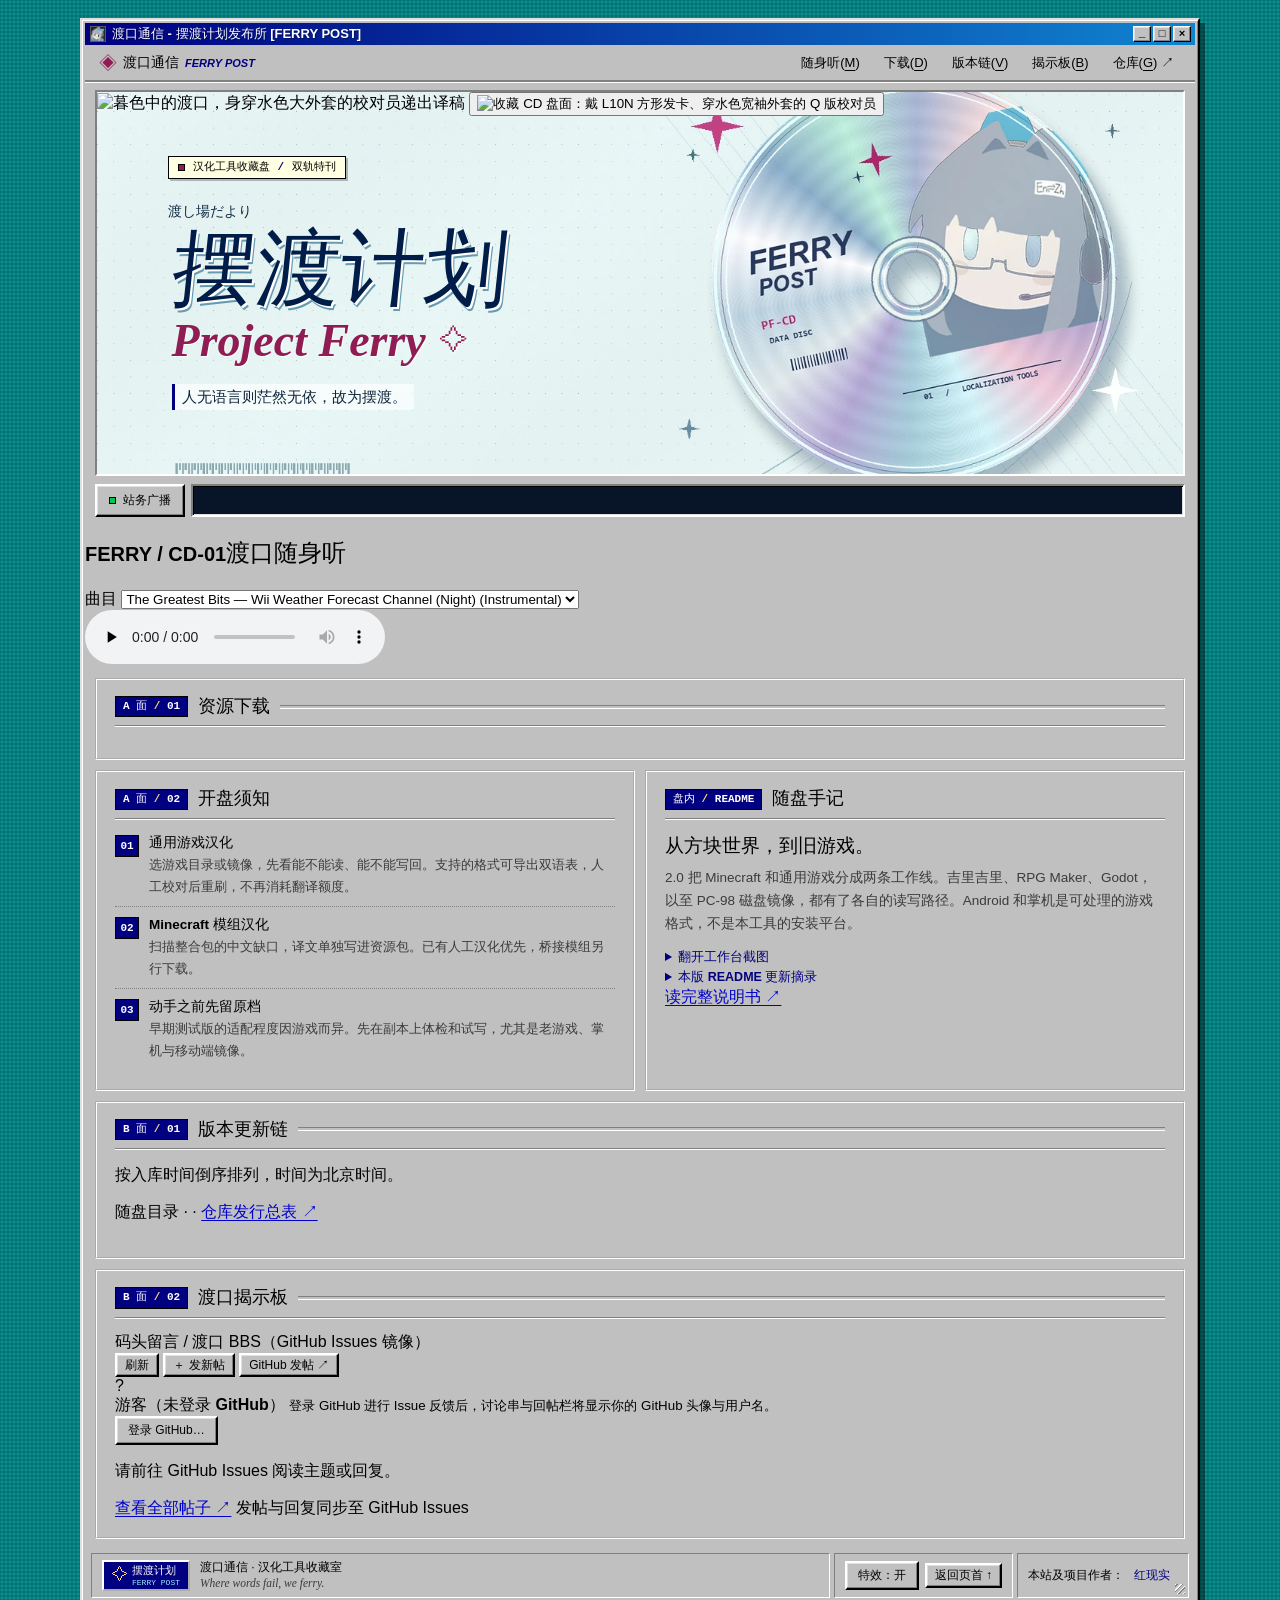
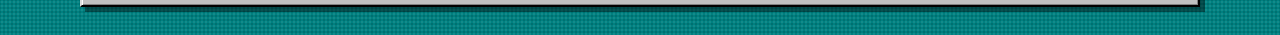
==== commit ccc70f4f: "feat(site): remove gallery, add live release ticker, Win9x UI & GitHub forum avatars" ====
--- a/site/index.html
+++ b/site/index.html
@@ -1,44 +1,344 @@
 <!doctype html>
-<html lang="zh-CN"><head><meta charset="utf-8"><meta name="viewport" content="width=device-width,initial-scale=1"><meta name="theme-color" content="#233e53"><meta name="description" content="红现实的摆渡计划发布所。下载游戏汉化工作台，翻阅历代版本，到渡口揭示板留言。"><title>摆渡计划｜渡口通信 · 汉化工具发布所</title><link rel="icon" href="./ferry-icon.png"><link rel="stylesheet" href="./src/depot.css"></head>
-<body id="top"><a class="skip" href="#downloads">跳至下载</a><div class="wrap">
-<header><a href="#top" class="wordmark"><span class="sail" aria-hidden="true">◈</span> 渡口通信 <small>FERRY POST</small></a><nav aria-label="站内目录"><a href="#downloads">下载</a><a href="#archive">版本链</a><a href="#forum">揭示板</a><a href="https://github.com/RedRea1ity/ProjectFerry">仓库 ↗</a></nav></header>
-<main><section class="cover" aria-labelledby="title"><img class="cover-art" src="./ferry-last-boat-l10n.webp" alt="暮色中的渡口，身穿水色大外套的校对员递出译稿"><span class="cover-scanlines" aria-hidden="true"></span><button class="disc-trigger" type="button" disabled aria-label="播放光盘隐藏音轨" aria-haspopup="dialog" aria-controls="bonus-track" title="双击光盘 · 播放隐藏音轨"><img draggable="false" class="cover-disc" src="./ferry-chibi-disc.webp" width="512" height="512" alt="收藏 CD 盘面：戴 L10N 方形发卡、穿水色宽袖外套的 Q 版校对员"></button><div class="cover-type"><span class="issue"><i></i> 汉化工具收藏盘 <b>/</b> 双轨特刊</span><p class="kana" lang="ja">渡し場だより</p><h1 id="title">摆渡计划</h1><div class="latin">Project Ferry<span>✧</span></div><p class="motto">人无语言则茫然无依，故为摆渡。</p></div><a class="cover-caption" href="#art">画集 02 / 末班渡船</a></section>
-<div class="strip"><span><i aria-hidden="true"></i> 站务广播</span><p>人工汉化优先。没有人翻的地方，摆渡先顶一班。</p></div>
-<section class="disc-deck" aria-labelledby="deck-title" id="player">
-  <div class="deck-library"><h2 id="deck-title"><small aria-hidden="true">FERRY / CD-01</small>渡口随身听</h2><label for="deck-list">曲目</label>
-    <select id="deck-list"><option value="./media/weather-night.mp3">The Greatest Bits — Wii Weather Forecast Channel (Night) (Instrumental)</option></select>
-    <button id="deck-add" type="button" hidden>＋ 添加本地音乐</button><input id="deck-files" type="file" accept="audio/*,.mp3,.m4a,.wav,.ogg,.flac,.aac,.opus" multiple hidden>
-  </div>
-  <audio id="deck-audio" aria-label="随身听播放控制" controls preload="none" src="./media/weather-night.mp3"></audio>
-  <small id="deck-message" role="status"></small>
-</section>
-<!-- Transport icons adapted from Lucide 0.468.0, ISC License.
+<html lang="zh-CN">
+<head>
+  <meta charset="utf-8">
+  <meta name="viewport" content="width=device-width,initial-scale=1">
+  <meta name="theme-color" content="#008080">
+  <meta name="description" content="红现实的摆渡计划发布所。下载游戏汉化工作台，翻阅历代版本，到渡口揭示板留言。">
+  <title>摆渡计划｜渡口通信 · 汉化工具发布所</title>
+  <link rel="icon" href="./ferry-icon.png">
+  <link rel="stylesheet" href="./src/depot.css">
+</head>
+<body id="top">
+  <a class="skip" href="#downloads">跳至下载</a>
+  <div class="wrap">
+    <div class="titlebar">
+      <div class="titlebar-left">
+        <span class="title-icon" aria-hidden="true"></span>
+        <span class="title-text">渡口通信 - 摆渡计划发布所 [FERRY POST]</span>
+      </div>
+      <div class="win-btns" aria-hidden="true">
+        <span class="win-cap">_</span>
+        <span class="win-cap">□</span>
+        <span class="win-cap">×</span>
+      </div>
+    </div>
+
+    <header>
+      <a href="#top" class="wordmark">
+        <span class="sail" aria-hidden="true">◈</span> 渡口通信 <small>FERRY POST</small>
+      </a>
+      <nav aria-label="站内目录">
+        <a href="#player">随身听(<u>M</u>)</a>
+        <a href="#downloads">下载(<u>D</u>)</a>
+        <a href="#archive">版本链(<u>V</u>)</a>
+        <a href="#forum">揭示板(<u>B</u>)</a>
+        <a href="https://github.com/RedRea1ity/ProjectFerry">仓库(<u>G</u>) ↗</a>
+      </nav>
+    </header>
+
+    <main>
+      <div class="cover-frame">
+        <section class="cover" aria-labelledby="title">
+          <img class="cover-art" src="./ferry-last-boat-l10n.webp" alt="暮色中的渡口，身穿水色大外套的校对员递出译稿">
+          <span class="cover-scanlines" aria-hidden="true"></span>
+          <button class="disc-trigger" type="button" disabled aria-label="播放光盘隐藏音轨" aria-haspopup="dialog" aria-controls="bonus-track" title="双击光盘 · 播放隐藏音轨">
+            <img draggable="false" class="cover-disc" src="./ferry-chibi-disc.webp" width="512" height="512" alt="收藏 CD 盘面：戴 L10N 方形发卡、穿水色宽袖外套的 Q 版校对员">
+          </button>
+          <div class="cover-type">
+            <span class="issue"><i></i> 汉化工具收藏盘 <b>/</b> 双轨特刊</span>
+            <p class="kana" lang="ja">渡し場だより</p>
+            <h1 id="title">摆渡计划</h1>
+            <div class="latin">Project Ferry<span>✧</span></div>
+            <p class="motto">人无语言则茫然无依，故为摆渡。</p>
+          </div>
+        </section>
+      </div>
+
+      <div class="strip">
+        <span class="strip-label"><i aria-hidden="true"></i> 站务广播</span>
+        <div class="ticker" role="region" aria-label="真实版本更新滚动广播">
+          <div id="broadcast-track" class="ticker-track"><!-- broadcast-items --></div>
+        </div>
+      </div>
+
+      <section class="disc-deck" aria-labelledby="deck-title" id="player">
+        <div class="deck-library">
+          <h2 id="deck-title"><small aria-hidden="true">FERRY / CD-01</small>渡口随身听</h2>
+          <label for="deck-list">曲目</label>
+          <select id="deck-list">
+            <option value="./media/weather-night.mp3">The Greatest Bits — Wii Weather Forecast Channel (Night) (Instrumental)</option>
+          </select>
+          <button id="deck-add" type="button" hidden>＋ 添加本地音乐</button>
+          <input id="deck-files" type="file" accept="audio/*,.mp3,.m4a,.wav,.ogg,.flac,.aac,.opus" multiple hidden>
+        </div>
+        <audio id="deck-audio" aria-label="随身听播放控制" controls preload="none" src="./media/weather-night.mp3"></audio>
+        <small id="deck-message" role="status"></small>
+      </section>
+
+      <!-- Transport icons adapted from Lucide 0.468.0, ISC License.
 Copyright (c) for portions of Lucide are held by Cole Bemis 2013-2022 as part of Feather (MIT). All other copyright (c) for Lucide are held by Lucide Contributors 2022.
 Permission to use, copy, modify, and/or distribute this software for any purpose with or without fee is hereby granted, provided that the above copyright notice and this permission notice appear in all copies.
 THE SOFTWARE IS PROVIDED "AS IS" AND THE AUTHOR DISCLAIMS ALL WARRANTIES WITH REGARD TO THIS SOFTWARE INCLUDING ALL IMPLIED WARRANTIES OF MERCHANTABILITY AND FITNESS. IN NO EVENT SHALL THE AUTHOR BE LIABLE FOR ANY SPECIAL, DIRECT, INDIRECT, OR CONSEQUENTIAL DAMAGES OR ANY DAMAGES WHATSOEVER RESULTING FROM LOSS OF USE, DATA OR PROFITS, WHETHER IN AN ACTION OF CONTRACT, NEGLIGENCE OR OTHER TORTIOUS ACTION, ARISING OUT OF OR IN CONNECTION WITH THE USE OR PERFORMANCE OF THIS SOFTWARE. -->
-<template id="transport-template">
-  <div class="transport" role="group">
-    <button class="transport-key play-key" type="button" aria-label="播放" title="播放"><svg aria-hidden="true" viewBox="0 0 24 24"><polygon class="start-icon" points="6 3 20 12 6 21 6 3"/><g class="pause-icon"><rect x="14" y="4" width="4" height="16" rx="1"/><rect x="6" y="4" width="4" height="16" rx="1"/></g></svg></button>
-    <span class="deck-lcd" aria-hidden="true">00:00</span>
-    <input class="deck-range seek" type="range" min="0" max="0" step="1" value="0" aria-label="播放进度" title="播放进度" disabled>
-    <button class="transport-key mute-key" type="button" aria-label="静音" title="静音" aria-pressed="false"><svg aria-hidden="true" viewBox="0 0 24 24"><path fill="currentColor" d="M11 4.702a.705.705 0 0 0-1.203-.498L6.413 7.587A1.4 1.4 0 0 1 5.416 8H3a1 1 0 0 0-1 1v6a1 1 0 0 0 1 1h2.416a1.4 1.4 0 0 1 .997.413l3.383 3.384A.705.705 0 0 0 11 19.298z"/><path class="waves" d="M16 9a5 5 0 0 1 0 6 M19.364 18.364a9 9 0 0 0 0-12.728"/><path class="cross" d="M22 9l-6 6m0-6 6 6"/></svg></button>
-    <input class="deck-range volume" type="range" min="0" max="100" value="55" aria-label="音量" title="音量">
+      <template id="transport-template">
+        <div class="transport" role="group">
+          <button class="transport-key play-key" type="button" aria-label="播放" title="播放">
+            <svg aria-hidden="true" viewBox="0 0 24 24">
+              <polygon class="start-icon" points="6 3 20 12 6 21 6 3"/>
+              <g class="pause-icon"><rect x="14" y="4" width="4" height="16" rx="1"/><rect x="6" y="4" width="4" height="16" rx="1"/></g>
+            </svg>
+          </button>
+          <span class="deck-lcd" aria-hidden="true">00:00</span>
+          <input class="deck-range seek" type="range" min="0" max="0" step="1" value="0" aria-label="播放进度" title="播放进度" disabled>
+          <button class="transport-key mute-key" type="button" aria-label="静音" title="静音" aria-pressed="false">
+            <svg aria-hidden="true" viewBox="0 0 24 24">
+              <path fill="currentColor" d="M11 4.702a.705.705 0 0 0-1.203-.498L6.413 7.587A1.4 1.4 0 0 1 5.416 8H3a1 1 0 0 0-1 1v6a1 1 0 0 0 1 1h2.416a1.4 1.4 0 0 1 .997.413l3.383 3.384A.705.705 0 0 0 11 19.298z"/>
+              <path class="waves" d="M16 9a5 5 0 0 1 0 6 M19.364 18.364a9 9 0 0 0 0-12.728"/>
+              <path class="cross" d="M22 9l-6 6m0-6 6 6"/>
+            </svg>
+          </button>
+          <input class="deck-range volume" type="range" min="0" max="100" value="55" aria-label="音量" title="音量">
+        </div>
+      </template>
+
+      <section class="band download" id="downloads" aria-labelledby="dl-title">
+        <div class="section-name">
+          <span class="chapter">A 面 <i>/</i> 01</span>
+          <h2 id="dl-title">资源下载</h2>
+          <div class="dashes"></div>
+        </div>
+        <div class="download-grid" id="release-head"><!-- release-head --></div>
+      </section>
+
+      <div class="notes">
+        <section class="band" aria-labelledby="readme">
+          <div class="section-name">
+            <span class="chapter">A 面 <i>/</i> 02</span>
+            <h2 id="readme">开盘须知</h2>
+          </div>
+          <ol class="tracks">
+            <li>
+              <b>01</b>
+              <div>
+                <strong>通用游戏汉化</strong>
+                <p>选游戏目录或镜像，先看能不能读、能不能写回。支持的格式可导出双语表，人工校对后重刷，不再消耗翻译额度。</p>
+              </div>
+            </li>
+            <li>
+              <b>02</b>
+              <div>
+                <strong>Minecraft 模组汉化</strong>
+                <p>扫描整合包的中文缺口，译文单独写进资源包。已有人工汉化优先，桥接模组另行下载。</p>
+              </div>
+            </li>
+            <li>
+              <b>03</b>
+              <div>
+                <strong>动手之前先留原档</strong>
+                <p>早期测试版的适配程度因游戏而异。先在副本上体检和试写，尤其是老游戏、掌机与移动端镜像。</p>
+              </div>
+            </li>
+          </ol>
+        </section>
+
+        <section class="band notebook" id="notebook" aria-labelledby="dev-title">
+          <div class="section-name">
+            <span class="chapter">盘内 <i>/</i> README</span>
+            <h2 id="dev-title">随盘手记</h2>
+          </div>
+          <h3>从方块世界，到旧游戏。</h3>
+          <p>2.0 把 Minecraft 和通用游戏分成两条工作线。吉里吉里、RPG Maker、Godot，以至 PC-98 磁盘镜像，都有了各自的读写路径。Android 和掌机是可处理的游戏格式，不是本工具的安装平台。</p>
+          <details class="screen">
+            <summary>翻开工作台截图</summary>
+            <div class="screen-well">
+              <img width="920" height="555" loading="lazy" src="./workbench.png" alt="双轨工作台，左侧可选择游戏汉化、模组汉化和翻译引擎">
+            </div>
+          </details>
+          <details class="excerpt">
+            <summary>本版 README 更新摘录</summary>
+            <div id="readme-notes"><!-- readme-notes --></div>
+          </details>
+          <a class="doclink" href="https://github.com/RedRea1ity/ProjectFerry#readme">读完整说明书 ↗</a>
+        </section>
+      </div>
+
+      <section class="band archive" id="archive" aria-labelledby="arc-title">
+        <div class="section-name">
+          <span class="chapter">B 面 <i>/</i> 01</span>
+          <h2 id="arc-title">版本更新链</h2>
+          <div class="dashes"></div>
+        </div>
+        <div class="archive-intro">
+          <p>按入库时间倒序排列，时间为北京时间。</p>
+          <div id="filters" class="filters" hidden role="group" aria-label="筛选版本">
+            <button type="button" data-pick="all" aria-pressed="true">全部</button>
+            <button type="button" data-pick="app" aria-pressed="false">工作台</button>
+            <button type="button" data-pick="bridge" aria-pressed="false">桥接模组</button>
+          </div>
+        </div>
+        <div class="listview-well">
+          <ol id="chain" class="chain"><!-- release-chain --></ol>
+          <p id="archive-empty" hidden>这条线上还没有公开发行。</p>
+        </div>
+        <p class="sync-status">
+          <span id="catalog-status" role="status">随盘目录 · <!-- snapshot-date --></span> ·
+          <a href="https://github.com/RedRea1ity/ProjectFerry/releases">仓库发行总表 ↗</a>
+        </p>
+      </section>
+
+      <section class="band forum" id="forum" aria-labelledby="bbs-title">
+        <div class="section-name">
+          <span class="chapter">B 面 <i>/</i> 02</span>
+          <h2 id="bbs-title">渡口揭示板</h2>
+          <div class="dashes"></div>
+        </div>
+
+        <div class="bbs-shell">
+          <div class="boardbar">
+            <span class="boardbar-title">码头留言 / 渡口 BBS（GitHub Issues 镜像）</span>
+            <div class="boardbar-actions">
+              <button type="button" id="bbs-refresh" class="win-btn win-btn-sm">刷新</button>
+              <button type="button" id="bbs-new-btn" class="win-btn win-btn-sm">＋ 发新帖</button>
+              <a class="win-btn win-btn-sm" href="https://github.com/RedRea1ity/ProjectFerry/issues/new" target="_blank" rel="noopener">GitHub 发帖 ↗</a>
+            </div>
+          </div>
+
+          <div id="bbs-userbar" class="bbs-userbar" aria-live="polite">
+            <div class="bbs-user-card">
+              <span class="avatar-box avatar-guest" aria-hidden="true">?</span>
+              <div class="bbs-user-meta">
+                <strong>游客（未登录 GitHub）</strong>
+                <small>登录 GitHub 进行 Issue 反馈后，讨论串与回帖栏将显示你的 GitHub 头像与用户名。</small>
+              </div>
+            </div>
+            <div class="bbs-user-ops">
+              <button type="button" id="bbs-login-btn" class="win-btn">登录 GitHub…</button>
+            </div>
+          </div>
+
+          <div id="new-topic-box" class="new-topic-box" hidden>
+            <div class="post-row post-compose">
+              <div class="post-author" id="new-topic-author"></div>
+              <form id="new-topic-form" class="post-main">
+                <div class="post-head">
+                  <strong>发表新主题 / Issue 反馈</strong>
+                  <span class="post-floor">NEW</span>
+                </div>
+                <label class="win-field">
+                  <span>标题：</span>
+                  <input type="text" id="new-topic-title" maxlength="140" required placeholder="例如：[v2.0.0-alpha.5] 某游戏打包反馈 / 建议">
+                </label>
+                <label class="win-field">
+                  <span>正文：</span>
+                  <textarea id="new-topic-body" rows="4" required placeholder="请描述版本、游戏引擎或复现步骤…"></textarea>
+                </label>
+                <div class="compose-actions">
+                  <button type="submit" id="new-topic-submit" class="win-btn win-btn-primary">发表主题</button>
+                  <button type="button" id="new-topic-cancel" class="win-btn">取消</button>
+                  <span id="new-topic-status" class="compose-status" role="status"></span>
+                </div>
+              </form>
+            </div>
+          </div>
+
+          <div id="threads" class="threads-well"></div>
+
+          <div class="boardfoot">
+            <p id="forum-state" role="status">请前往 GitHub Issues 阅读主题或回复。</p>
+            <div class="boardlinks">
+              <a href="https://github.com/RedRea1ity/ProjectFerry/issues?q=is%3Aissue">查看全部帖子 ↗</a>
+              <span>发帖与回复同步至 GitHub Issues</span>
+            </div>
+          </div>
+        </div>
+      </section>
+    </main>
+
+    <footer>
+      <div class="status-cell status-brand">
+        <div class="banner88" aria-hidden="true"><span>✧</span><b>摆渡计划<small>FERRY POST</small></b></div>
+        <p>渡口通信 · 汉化工具收藏室<br><small>Where words fail, we ferry.</small></p>
+      </div>
+      <div class="status-cell footlinks">
+        <button id="fx-switch" type="button" hidden>特效</button>
+        <a class="win-btn win-btn-sm" href="#top">返回页首 ↑</a>
+      </div>
+      <div class="status-cell byline">本站及项目作者：<strong>红现实</strong></div>
+    </footer>
+
+    <dialog id="bonus-track" class="win-dialog" aria-labelledby="bonus-title">
+      <header class="bonus-bar titlebar">
+        <div class="titlebar-left">
+          <span class="title-icon" aria-hidden="true"></span>
+          <h2 id="bonus-title" class="title-text">隐藏音轨 - CD BONUS</h2>
+        </div>
+        <form method="dialog"><button type="submit" class="win-cap-btn" aria-label="关闭隐藏音轨" autofocus>×</button></form>
+      </header>
+      <div class="bonus-body">
+        <div class="bonus-screen">
+          <img src="./bonus-point.webp" width="330" height="299" alt="第一张表情包：戴护目镜的角色指向屏幕">
+          <img src="./bonus-phone.webp" width="1080" height="718" alt="第二张表情包：戴贝雷帽的角色坐在水里举起手机，下方配着一行吐槽" hidden>
+        </div>
+        <div class="bonus-strip">
+          <span class="bonus-count" role="status">01 / 03</span>
+          <button type="button" class="bonus-next win-btn win-btn-sm">下一轨 ▸</button>
+        </div>
+        <div class="bonus-audio">
+          <label for="bonus-audio">揽佬 SKAI ISYOURGOD · 戒色</label>
+          <audio id="bonus-audio" aria-label="彩蛋背景音乐" controls loop preload="none" src="./media/bonus-jiese.mp3"></audio>
+          <small id="bonus-audio-status" role="status"></small>
+        </div>
+        <p class="bonus-letter" hidden>红现实的收件箱<br><a href="mailto:zetadarkdragon@gmail.com">zetadarkdragon@gmail.com</a></p>
+      </div>
+    </dialog>
+
+    <dialog id="gh-login-dialog" class="win-dialog" aria-labelledby="gh-dlg-title">
+      <div class="titlebar">
+        <div class="titlebar-left">
+          <span class="title-icon" aria-hidden="true"></span>
+          <span id="gh-dlg-title" class="title-text">登录 GitHub - 渡口揭示板</span>
+        </div>
+        <button type="button" id="gh-dlg-close" class="win-cap-btn" aria-label="关闭">×</button>
+      </div>
+      <div class="win-dialog-body">
+        <p class="dlg-intro">绑定你的 GitHub 账号后，揭示板与讨论串回帖区会像传统论坛一样显示你的 <strong>GitHub 头像与用户名</strong>。</p>
+        <div class="dlg-tabs" role="tablist" aria-label="登录方式">
+          <button type="button" role="tab" id="tab-handle" data-mode="handle" aria-selected="true">快捷绑定（GitHub 用户名）</button>
+          <button type="button" role="tab" id="tab-token" data-mode="token" aria-selected="false">令牌直发（GitHub Token）</button>
+        </div>
+
+        <form id="gh-handle-form" class="dlg-panel" data-panel="handle">
+          <label class="win-field">
+            <span>GitHub 用户名：</span>
+            <input type="text" id="gh-handle-input" autocomplete="username" placeholder="例如 RedRea1ity" required>
+          </label>
+          <p class="dlg-hint">无需密钥。将从 GitHub 公开接口拉取你的真实头像与用户名；发表反馈或回复时会自动填充内容并跳转到 GitHub 完成提交。</p>
+          <div class="dlg-actions">
+            <button type="submit" class="win-btn win-btn-primary">读取头像并登录</button>
+            <a class="win-btn" href="https://github.com/login" target="_blank" rel="noopener">前往 GitHub 登录 ↗</a>
+          </div>
+        </form>
+
+        <form id="gh-token-form" class="dlg-panel" data-panel="token" hidden>
+          <label class="win-field">
+            <span>GitHub Token（PAT）：</span>
+            <input type="password" id="gh-token-input" autocomplete="off" placeholder="ghp_... 或 github_pat_..." required>
+          </label>
+          <label class="dlg-check">
+            <input type="checkbox" id="gh-token-session" checked>
+            <span>仅保存在当前标签页会话（关闭浏览器自动清除，推荐）</span>
+          </label>
+          <p class="dlg-hint">令牌仅在本地浏览器直连 <code>api.github.com</code>，不会发送给任何第三方；支持在本页直接发新 Issue 与楼层回复。需要 <code>public_repo</code> 或 Issues 写权限。</p>
+          <div class="dlg-actions">
+            <button type="submit" class="win-btn win-btn-primary">验证并启用站内直发</button>
+            <a class="win-btn" href="https://github.com/settings/tokens/new?scopes=public_repo&description=ProjectFerry-BBS" target="_blank" rel="noopener">创建 Token ↗</a>
+          </div>
+        </form>
+
+        <p id="gh-dlg-status" class="dlg-status" role="status"></p>
+      </div>
+    </dialog>
   </div>
-</template>
-<section class="band download" id="downloads" aria-labelledby="dl-title"><div class="section-name"><span class="chapter">A 面 <i>/</i> 01</span><h2 id="dl-title">资源下载</h2><div class="dashes"></div></div><div class="download-grid" id="release-head"><!-- release-head --></div></section>
-<div class="notes"><section class="band" aria-labelledby="readme"><div class="section-name"><span class="chapter">A 面 <i>/</i> 02</span><h2 id="readme">开盘须知</h2></div><ol class="tracks"><li><b>01</b><div><strong>通用游戏汉化</strong><p>选游戏目录或镜像，先看能不能读、能不能写回。支持的格式可导出双语表，人工校对后重刷，不再消耗翻译额度。</p></div></li><li><b>02</b><div><strong>Minecraft 模组汉化</strong><p>扫描整合包的中文缺口，译文单独写进资源包。已有人工汉化优先，桥接模组另行下载。</p></div></li><li><b>03</b><div><strong>动手之前先留原档</strong><p>早期测试版的适配程度因游戏而异。先在副本上体检和试写，尤其是老游戏、掌机与移动端镜像。</p></div></li></ol></section>
-<section class="band notebook" id="notebook" aria-labelledby="dev-title"><div class="section-name"><span class="chapter">盘内 <i>/</i> README</span><h2 id="dev-title">随盘手记</h2></div><h3>从方块世界，到旧游戏。</h3><p>2.0 把 Minecraft 和通用游戏分成两条工作线。吉里吉里、RPG Maker、Godot，以至 PC-98 磁盘镜像，都有了各自的读写路径。Android 和掌机是可处理的游戏格式，不是本工具的安装平台。</p><details class="screen"><summary>翻开工作台截图</summary><img width="920" height="555" loading="lazy" src="./workbench.png" alt="双轨工作台，左侧可选择游戏汉化、模组汉化和翻译引擎"></details><details class="excerpt"><summary>本版 README 更新摘录</summary><div id="readme-notes"><!-- readme-notes --></div></details><a class="doclink" href="https://github.com/RedRea1ity/ProjectFerry#readme">读完整说明书 ↗</a></section></div>
-<section class="band art" id="art" aria-labelledby="art-title"><div class="section-name"><span class="chapter">附录 <i>/</i> CG</span><h2 id="art-title">渡口相册</h2><div class="dashes"></div></div>
-<div class="frames"><figure><img width="1024" height="1024" loading="lazy" src="./ferry-portrait-l10n.webp" alt="校对员的全身立绘，银蓝长发上别着 L10N 水绿色方形发卡，穿水色超大宽袖外套，手持木桨和校样"><figcaption><span>01 / 渡口的校对员</span><button type="button" hidden data-zoom aria-label="放大立绘：渡口的校对员">放大</button></figcaption></figure><figure><img width="1024" height="1024" loading="lazy" src="./ferry-last-boat-l10n.webp" alt="渡船泊在岸边，校对员从售票亭的木窗递出校样，夕光照在水色大衣和 L10N 发卡上"><figcaption><span>02 / 末班渡船</span><button type="button" hidden data-zoom aria-label="放大场景：末班渡船">放大</button></figcaption></figure></div>
-<dialog id="art-view" aria-labelledby="art-caption"><div><strong id="art-caption"></strong><form method="dialog"><button autofocus aria-label="关闭大图">关闭 ×</button></form></div><img alt=""></dialog></section>
-<section class="band archive" id="archive" aria-labelledby="arc-title"><div class="section-name"><span class="chapter">B 面 <i>/</i> 01</span><h2 id="arc-title">版本更新链</h2><div class="dashes"></div></div><div class="archive-intro"><p>按入库时间倒序排列，时间为北京时间。</p><div id="filters" class="filters" hidden role="group" aria-label="筛选版本"><button type="button" data-pick="all" aria-pressed="true">全部</button><button type="button" data-pick="app" aria-pressed="false">工作台</button><button type="button" data-pick="bridge" aria-pressed="false">桥接模组</button></div></div><ol id="chain" class="chain"><!-- release-chain --></ol><p id="archive-empty" hidden>这条线上还没有公开发行。</p><p class="sync-status"><span id="catalog-status" role="status">随盘目录 · <!-- snapshot-date --></span> · <a href="https://github.com/RedRea1ity/ProjectFerry/releases">仓库发行总表 ↗</a></p></section>
-<section class="band forum" id="forum" aria-labelledby="bbs-title"><div class="section-name"><span class="chapter">B 面 <i>/</i> 02</span><h2 id="bbs-title">渡口揭示板</h2><div class="dashes"></div></div><div class="boardbar"><span>码头留言 / BBS</span><a href="https://github.com/RedRea1ity/ProjectFerry/issues/new">＋ 发新帖 ↗</a></div><div id="threads"></div><p id="forum-state" role="status">请前往 GitHub Issues 阅读主题或回复。</p><div class="boardlinks"><a href="https://github.com/RedRea1ity/ProjectFerry/issues?q=is%3Aissue">查看全部帖子 ↗</a><span>发帖与回复使用 GitHub 账号</span></div></section></main>
-<footer><div class="banner88" aria-hidden="true"><span>✧</span><b>摆渡计划<small>FERRY POST</small></b></div><p>渡口通信 · 汉化工具收藏室<br><small>Where words fail, we ferry.</small></p><div class="footlinks"><button id="fx-switch" type="button" hidden>特效</button><a href="#top">返回页首 ↑</a></div><div class="byline">本站及项目作者：<strong>红现实</strong></div></footer>
-<dialog id="bonus-track" aria-labelledby="bonus-title">
-  <header class="bonus-bar"><h2 id="bonus-title">隐藏音轨</h2><form method="dialog"><button type="submit" aria-label="关闭隐藏音轨" autofocus>×</button></form></header>
-  <div class="bonus-screen"><img src="./bonus-point.webp" width="330" height="299" alt="第一张表情包：戴护目镜的角色指向屏幕"><img src="./bonus-phone.webp" width="1080" height="718" alt="第二张表情包：戴贝雷帽的角色坐在水里举起手机，下方配着一行吐槽" hidden></div>
-  <div class="bonus-strip"><span class="bonus-count" role="status">01 / 03</span><button type="button" class="bonus-next">下一轨 ▸</button></div>
-  <div class="bonus-audio"><label for="bonus-audio">揽佬 SKAI ISYOURGOD · 戒色</label><audio id="bonus-audio" aria-label="彩蛋背景音乐" controls loop preload="none" src="./media/bonus-jiese.mp3"></audio><small id="bonus-audio-status" role="status"></small></div>
-  <p class="bonus-letter" hidden>红现实的收件箱<br><a href="mailto:zetadarkdragon@gmail.com">zetadarkdragon@gmail.com</a></p>
-</dialog>
-</div><script type="module" src="./src/depot.js"></script></body></html>
+  <script type="module" src="./src/depot.js"></script>
+</body>
+</html>
--- a/site/src/depot.css
+++ b/site/src/depot.css
@@ -1,6 +1,1065 @@
-:root{--ink:#172f47;--link:#184957;--aqua:#94d6da;--pink:#ab2461;--metal:#a0b7bf;--pale:#f6faf9;font-family:Tahoma,"Microsoft YaHei",system-ui,sans-serif;color:var(--ink);background:#c8d5dd;font-synthesis:none;letter-spacing:0}*{box-sizing:border-box}body{margin:0;background:repeating-linear-gradient(0deg,transparent 0 3px,#ffffff40 3px 4px),repeating-linear-gradient(90deg,#c4d3dc 0 1px,transparent 1px 12px)}.wrap{max-width:1130px;margin:24px auto 36px;border:1px solid #526b7a;background:var(--pale);box-shadow:0 2px 0 #fff inset,4px 5px 0 #71838c66}a{color:var(--link);text-underline-offset:4px}a:hover,summary:hover,button:hover{color:var(--pink)}:focus-visible{outline:3px solid #b22668;outline-offset:4px}.skip{position:fixed;top:8px;left:8px;transform:translateY(-180%);background:white;padding:9px;z-index:5}.skip:focus{transform:none}header{min-height:49px;padding:5px 26px;display:flex;justify-content:space-between;align-items:center;gap:12px;background:linear-gradient(#fff 0%,#e3ebee 49%,#c3d2d8 50%,#eaf2f2 98%);border-bottom:2px solid #677c89}.wordmark{display:flex;align-items:center;gap:7px;font-weight:700;font-size:15px;text-decoration:none;color:var(--ink)}.wordmark small{font:italic bold 12px Arial,sans-serif}.sail{color:#af2368;font-size:24px}nav{display:flex;align-items:center}nav a{font-size:13px;text-decoration:none;padding:7px 15px;border-left:1px solid #a8b9c2}nav a:last-child{padding-right:0}nav a:hover{text-decoration:underline}
-.cover{isolation:isolate;position:relative;height:392px;overflow:hidden;background:#e4f2f4 url('../public/sleeve.webp') center center / cover no-repeat;border-bottom:1px solid #677c89}.cover-type{position:relative;padding:45px 0 0 7.2%;z-index:1;width:57%}.issue{display:inline-flex;align-items:center;gap:10px;font:700 11px/1.2 Consolas,"Microsoft YaHei",monospace;border:1px solid #8ba8b2;padding:5px 9px;background:#edf7f5}.issue i,.strip i{display:inline-block;width:6px;height:6px;background:var(--pink)}.issue b{color:var(--pink)}.kana{font:600 14px SimSun,"Yu Mincho",serif;margin:27px 0 3px}.cover h1{font:900 89px/1.1 SimSun,"Songti SC","MS Mincho",serif;margin:0;transform:skew(-7deg);transform-origin:left bottom;text-shadow:2px 2px #fff,4px 4px #75aeb9;color:#19334d}.latin{display:flex;align-items:center;gap:16px;font:bold italic 50px/.99 Georgia,"Times New Roman",serif;color:var(--pink);text-shadow:1px 1px white;margin:2px 0 0 5px}.latin span{font:30px Georgia,serif}.motto{margin:23px 0 0 5px;font:16px/1.5 SimSun,"Microsoft YaHei",serif}.cover-edge{position:absolute;right:14px;bottom:20px;writing-mode:vertical-rl;font:10px Consolas,monospace;color:#456979}.reg{position:absolute;left:16px;top:13px;color:#618595;font:22px Consolas,monospace}.disc{display:none}.strip{display:flex;align-items:stretch;background:#203b51;color:#f3ffff;font-size:13px;line-height:1.5}.strip span{display:flex;align-items:center;gap:9px;flex:none;color:var(--ink);background:#a6d8de;padding:9px 24px;font-weight:700}.strip p{margin:0;padding:9px 20px}.band{padding:27px 36px}.section-name{display:flex;align-items:center;gap:14px;margin-bottom:20px}.section-name h2{font:700 23px/1.2 SimSun,"Microsoft YaHei",serif;margin:0}.chapter{font:700 11px/1.2 Consolas,"Microsoft YaHei",monospace;color:var(--link);padding:4px 8px;background:#d4e9eb;border-left:3px solid #4f94a2}.chapter i{font-style:normal;color:var(--pink)}.dashes{flex:1;height:5px;border-block:1px solid #b5c9cc}.download-grid{display:grid;grid-template-columns:minmax(0,1.55fr) minmax(245px,1fr);gap:6.5%;align-items:start}.version,.date{font:700 13px Consolas,"Microsoft YaHei",monospace;color:#486570}.stamp{margin-left:6px;border:1px solid #b6537e;color:#8d1b52;padding:2px 6px;font-size:11px}.band h3{font-size:23px;line-height:1.35;margin:9px 0}.release>p,.notebook>p:not(.date),.tracks p{font-size:15px;line-height:1.75;margin:0;color:#394e59}.actions{display:flex;align-items:center;gap:18px;margin-top:17px;flex-wrap:wrap}.actions>a:not(.mainbtn){font-size:13px}.mainbtn{display:inline-flex;align-items:center;gap:10px;color:white;text-decoration:none;background:#90315d;border:1px solid #572241;box-shadow:inset 1px 1px 0 #ea9dbf,2px 2px 0 #a1aeb3;font-weight:700;font-size:15px;padding:11px 16px}.mainbtn:hover{color:white;background:#7a2850}.mainbtn svg{width:18px;height:18px;fill:none;stroke:currentColor;stroke-width:1.8;stroke-linecap:round;stroke-linejoin:round}.slip{position:relative;border:1px dashed #89a5af;background:#e9f1f1;padding:14px 18px;color:#304956}.sliptop{display:flex;align-items:center;justify-content:space-between;font-weight:700;font-size:15px;gap:10px}.sliptop span{font:11px Consolas,monospace;color:#4c6772}.slip dl{margin:9px 0}.slip dl div{display:grid;grid-template-columns:68px 1fr;font:13px/1.65 Consolas,"Microsoft YaHei",monospace}.slip dt{color:#516971}.slip dd{margin:0}.slip details{padding-top:6px;border-top:1px dotted #91a9b3}.slip code{overflow-wrap:anywhere;font-size:12px}.slip summary,.screen summary{cursor:pointer;font-size:13px;min-height:23px;line-height:23px;font-weight:600;color:var(--link)}.notes{display:grid;grid-template-columns:1fr 1fr;border-block:1px solid #a6b9c1}.notes .band+.band{border-left:1px solid #a6b9c1}.notes .section-name{margin-bottom:16px}.tracks{list-style:none;margin:0;padding:0}.tracks li{display:flex;gap:12px;padding:8px 0;border-top:1px dotted #b6c9cb}.tracks li:first-child{border:0;padding-top:0}.tracks li>b{padding-top:2px;color:var(--pink);font:700 12px/1.8 Consolas,monospace}.tracks strong{font-size:14px}.tracks p{font-size:14px}.date{font-size:12px;color:#8d385f}.screen{margin-top:15px}.screen img{width:100%;height:auto;margin-top:8px;border:1px solid #a2bcc1}footer{display:flex;gap:16px;align-items:center;flex-wrap:wrap;padding:14px 36px;background:#e2e9ed}footer p{line-height:1.4;font-size:13px;margin:0}footer p small{font:italic 12px Georgia,serif}.footlinks{margin-left:auto;display:flex;align-items:center;flex-wrap:wrap;gap:14px;font-size:13px}.footlinks button{font:inherit;color:var(--link);background:transparent;border:0;text-decoration:underline;text-underline-offset:4px;cursor:pointer;padding:4px}.banner88{width:88px;height:31px;display:flex;align-items:center;justify-content:center;gap:4px;border:2px ridge #f1ffff;background:#203d5a;color:white}.banner88 span{color:#ffa8ce;font-size:18px}.banner88 b{font:700 11px SimSun,serif}.banner88 small{display:block;color:#b6ecee;font:8px Consolas,monospace}
-@media(max-width:1155px){.wrap{margin:12px}.cover{height:355px}.cover-type{padding-top:37px}.cover h1{font-size:76px}.latin{font-size:44px}}
-@media(max-width:760px){.wrap{margin:5px}.cover{height:300px}.cover-type{padding:31px 0 0 5%}.cover h1{font-size:54px}.latin{font-size:34px}.kana{margin-top:24px}.motto{font-size:14px;margin-top:20px}.band{padding:22px}.download-grid{grid-template-columns:1.25fr 1fr;gap:20px}.notes{grid-template-columns:1fr}.notes .band+.band{border-left:0;border-top:1px solid #a6b9c1}}
-@media(max-width:560px){header{padding:4px 9px;gap:3px;min-height:43px}.wordmark small{display:none}.wordmark{font-size:14px;gap:3px}nav a{padding:8px;font-size:12px}.sail{font-size:20px}.cover{height:320px;background-size:660px auto;background-position:calc(100% + 64px) -1px;background-color:#e6f3f3}.cover-type{width:auto;padding:165px 10px 0 17px}.cover h1{font-size:48px;display:inline-block}.latin{display:flex;margin:0 0 0 3px;font-size:28px}.latin span{font-size:17px}.issue{position:absolute;top:18px;left:14px;font-size:10px;gap:6px}.reg{display:none}.kana{font-size:12px;margin:0 0 2px 3px}.motto{margin:8px 0 0 3px;font-size:14px}.cover-edge{font-size:8px;bottom:9px;right:6px}.strip span{padding:8px;gap:4px}.strip p{padding:8px 10px}.strip{font-size:12px}.band{padding:19px 16px}.download-grid{grid-template-columns:1fr;gap:20px}.section-name{gap:9px;margin-bottom:14px}.band h3{font-size:21px}.actions{gap:12px}.notes .band{padding:19px 16px}.slip{padding:11px 13px}footer{padding:12px 16px;gap:10px}.footlinks{width:100%;margin-left:0}.cover:after{content:'';position:absolute;bottom:0;width:100%;height:1px;background:#cfdee1}.mainbtn{font-size:14px}}
-@media(max-width:350px){.cover{background-position:calc(100% + 80px) -1px}.cover h1{font-size:42px}.strip span{padding:6px}.wrap{margin:2px}nav a{padding:8px 5px}}
+:root {
+  --desk: #008080;
+  --face: #c0c0c0;
+  --face-hi: #dfdfdf;
+  --light: #ffffff;
+  --shadow: #808080;
+  --dark: #000000;
+  --ink: #000000;
+  --muted: #3b3b3b;
+  --win-blue: #000080;
+  --win-blue2: #1084d0;
+  --link: #0000cc;
+  --pink: #8f1d54;
+  --well: #ffffff;
+  --tip: #ffffe1;
+  --lcd-bg: #081428;
+  --lcd-fg: #dff4ff;
+  font-family: Tahoma, "SimSun", "Microsoft YaHei", sans-serif;
+  color: var(--ink);
+  background: var(--desk);
+  font-synthesis: none;
+  letter-spacing: 0;
+}
+
+* {
+  box-sizing: border-box;
+}
+
+body {
+  margin: 0;
+  padding: 18px 14px 28px;
+  background-color: var(--desk);
+  background-image:
+    radial-gradient(rgba(255, 255, 255, 0.08) 1px, transparent 0),
+    radial-gradient(rgba(0, 0, 0, 0.12) 1px, transparent 0);
+  background-size: 4px 4px;
+  background-position: 0 0, 2px 2px;
+  color: var(--ink);
+}
+
+a {
+  color: var(--link);
+  text-underline-offset: 3px;
+}
+
+a:hover,
+summary:hover {
+  color: var(--pink);
+}
+
+:focus-visible {
+  outline: 2px dotted #000000;
+  outline-offset: 2px;
+}
+
+.skip {
+  position: fixed;
+  top: 8px;
+  left: 8px;
+  transform: translateY(-200%);
+  background: var(--tip);
+  color: #000;
+  border: 1px solid #000;
+  padding: 6px 10px;
+  z-index: 20;
+  font-size: 13px;
+}
+
+.skip:focus {
+  transform: none;
+}
+
+/* Main Windows 9x Window */
+.wrap {
+  max-width: 1120px;
+  margin: 0 auto;
+  padding: 3px;
+  background: var(--face);
+  border: 2px solid;
+  border-color: var(--face-hi) var(--dark) var(--dark) var(--face-hi);
+  box-shadow:
+    inset 1px 1px 0 var(--light),
+    inset -1px -1px 0 var(--shadow),
+    5px 5px 0 rgba(0, 0, 0, 0.42);
+}
+
+/* Windows 98 Active Titlebar */
+.titlebar {
+  display: flex;
+  align-items: center;
+  justify-content: space-between;
+  gap: 8px;
+  padding: 3px 4px 3px 5px;
+  background: linear-gradient(90deg, var(--win-blue) 0%, var(--win-blue2) 100%);
+  color: #ffffff;
+  user-select: none;
+}
+
+.titlebar-left {
+  display: flex;
+  align-items: center;
+  gap: 6px;
+  min-width: 0;
+}
+
+.title-icon {
+  display: inline-block;
+  width: 16px;
+  height: 16px;
+  flex: none;
+  border: 1px solid rgba(255, 255, 255, 0.35);
+  background: #000 url('../public/ferry-icon.png') center / cover no-repeat;
+}
+
+.title-text {
+  font-size: 13px;
+  font-weight: 700;
+  line-height: 1.2;
+  white-space: nowrap;
+  overflow: hidden;
+  text-overflow: ellipsis;
+  text-shadow: 1px 1px 0 rgba(0, 0, 0, 0.35);
+}
+
+.win-btns {
+  display: flex;
+  align-items: center;
+  gap: 2px;
+  flex: none;
+}
+
+.win-cap,
+.win-cap-btn {
+  display: inline-grid;
+  place-items: center;
+  width: 18px;
+  height: 16px;
+  padding: 0;
+  background: var(--face);
+  color: #000;
+  font: 700 11px/1 Tahoma, "Courier New", monospace;
+  border: 1px solid;
+  border-color: var(--light) var(--dark) var(--dark) var(--light);
+  box-shadow: inset -1px -1px 0 var(--shadow), inset 1px 1px 0 var(--face-hi);
+}
+
+.win-cap-btn {
+  cursor: pointer;
+}
+
+.win-cap-btn:active {
+  border-color: var(--dark) var(--light) var(--light) var(--dark);
+  box-shadow: inset 1px 1px 0 var(--shadow);
+  padding: 1px 0 0 1px;
+}
+
+/* Windows 9x Menu / Toolbar */
+header {
+  display: flex;
+  justify-content: space-between;
+  align-items: center;
+  gap: 10px;
+  padding: 4px 10px;
+  background: var(--face);
+  border-bottom: 1px solid var(--shadow);
+  box-shadow: inset 0 -1px 0 var(--shadow), 0 1px 0 var(--light);
+}
+
+.wordmark {
+  display: inline-flex;
+  align-items: center;
+  gap: 6px;
+  font-weight: 700;
+  font-size: 14px;
+  text-decoration: none;
+  color: #000;
+  padding: 2px 4px;
+}
+
+.wordmark small {
+  font: italic 700 11px Arial, sans-serif;
+  color: var(--win-blue);
+}
+
+.sail {
+  color: var(--pink);
+  font-size: 18px;
+  line-height: 1;
+}
+
+nav {
+  display: flex;
+  align-items: center;
+  flex-wrap: wrap;
+  gap: 2px;
+}
+
+nav a {
+  font-size: 13px;
+  text-decoration: none;
+  color: #000;
+  padding: 4px 10px;
+  border: 1px solid transparent;
+}
+
+nav a:hover,
+nav a:focus-visible {
+  background: var(--win-blue);
+  color: #ffffff;
+  text-decoration: none;
+}
+
+/* Shared Win9x Push Buttons */
+.win-btn,
+.filters button,
+.footlinks button {
+  display: inline-flex;
+  align-items: center;
+  justify-content: center;
+  gap: 5px;
+  font: 12px/1.2 Tahoma, "SimSun", "Microsoft YaHei", sans-serif;
+  color: #000;
+  text-decoration: none;
+  background: var(--face);
+  padding: 5px 11px;
+  cursor: pointer;
+  border: 2px solid;
+  border-color: var(--light) var(--dark) var(--dark) var(--light);
+  box-shadow: inset -1px -1px 0 var(--shadow), inset 1px 1px 0 var(--face-hi);
+}
+
+.win-btn-sm {
+  padding: 3px 8px;
+  font-size: 12px;
+}
+
+.win-btn:hover,
+.filters button:hover,
+.footlinks button:hover {
+  color: var(--win-blue);
+}
+
+.win-btn:active,
+.filters button:active,
+.footlinks button:active {
+  border-color: var(--dark) var(--light) var(--light) var(--dark);
+  box-shadow: inset 1px 1px 0 var(--shadow);
+  padding: 6px 10px 4px 12px;
+}
+
+.win-btn-sm:active {
+  padding: 4px 7px 2px 9px;
+}
+
+.win-btn-primary {
+  font-weight: 700;
+  outline: 1px solid #000;
+  outline-offset: -4px;
+}
+
+/* Cover / CD-ROM Autorun Showcase */
+.cover-frame {
+  margin: 8px 10px 0;
+  border: 2px solid;
+  border-color: var(--shadow) var(--light) var(--light) var(--shadow);
+  box-shadow: inset 1px 1px 0 var(--dark), inset -1px -1px 0 var(--face-hi);
+  background: #e4f2f4;
+}
+
+.cover {
+  isolation: isolate;
+  position: relative;
+  height: 382px;
+  overflow: hidden;
+  background: #e4f2f4 url('../public/sleeve.webp') center center / cover no-repeat;
+}
+
+.cover-type {
+  position: relative;
+  padding: 40px 0 0 6.5%;
+  z-index: 1;
+  width: 58%;
+}
+
+.issue {
+  display: inline-flex;
+  align-items: center;
+  gap: 8px;
+  font: 700 11px/1.2 Consolas, "SimSun", monospace;
+  padding: 4px 9px;
+  color: #000;
+  background: var(--tip);
+  border: 1px solid #000;
+  box-shadow: 2px 2px 0 rgba(0, 0, 0, 0.25);
+}
+
+.issue i,
+.strip-label i {
+  display: inline-block;
+  width: 7px;
+  height: 7px;
+  background: var(--pink);
+  border: 1px solid #000;
+}
+
+.issue b {
+  color: var(--win-blue);
+}
+
+.kana {
+  font: 700 14px SimSun, "Yu Mincho", serif;
+  margin: 24px 0 3px;
+  color: #102a44;
+}
+
+.cover h1 {
+  font: 900 84px/1.08 SimSun, "Songti SC", "MS Mincho", serif;
+  margin: 0;
+  transform: skew(-6deg);
+  transform-origin: left bottom;
+  text-shadow: 2px 2px #ffffff, 4px 4px #669cb0;
+  color: #001c48;
+}
+
+.latin {
+  display: flex;
+  align-items: center;
+  gap: 14px;
+  font: italic 700 46px/1 Georgia, "Times New Roman", serif;
+  color: var(--pink);
+  text-shadow: 1px 1px #ffffff;
+  margin: 3px 0 0 4px;
+}
+
+.latin span {
+  font: 28px Georgia, serif;
+}
+
+.motto {
+  margin: 20px 0 0 4px;
+  font: 15px/1.5 SimSun, "Microsoft YaHei", serif;
+  color: #0e2438;
+  display: inline-block;
+  background: rgba(255, 255, 255, 0.65);
+  padding: 2px 7px;
+  border-left: 3px solid var(--win-blue);
+}
+
+.cover-edge {
+  position: absolute;
+  right: 12px;
+  bottom: 18px;
+  writing-mode: vertical-rl;
+  font: 10px Consolas, monospace;
+  color: #2f5568;
+}
+
+.reg {
+  position: absolute;
+  left: 14px;
+  top: 12px;
+  color: #3f6d80;
+  font: 20px Consolas, monospace;
+}
+
+/* Real Version Update Scrolling Broadcast Strip */
+.strip {
+  display: flex;
+  align-items: stretch;
+  margin: 8px 10px 0;
+  gap: 6px;
+  font-size: 13px;
+}
+
+.strip-label {
+  display: inline-flex;
+  align-items: center;
+  gap: 7px;
+  flex: none;
+  padding: 6px 12px;
+  font-weight: 700;
+  font-size: 12px;
+  color: #000;
+  background: var(--face);
+  border: 2px solid;
+  border-color: var(--light) var(--dark) var(--dark) var(--light);
+  box-shadow: inset -1px -1px 0 var(--shadow), inset 1px 1px 0 var(--face-hi);
+}
+
+.strip-label i {
+  background: #00c853;
+}
+
+.ticker {
+  flex: 1;
+  min-width: 0;
+  overflow: hidden;
+  display: flex;
+  align-items: center;
+  background: var(--lcd-bg);
+  color: var(--lcd-fg);
+  border: 2px solid;
+  border-color: var(--shadow) var(--light) var(--light) var(--shadow);
+  box-shadow: inset 1px 1px 0 var(--dark), inset -1px -1px 0 var(--face-hi);
+}
+
+.ticker-track {
+  display: flex;
+  align-items: center;
+  width: max-content;
+  white-space: nowrap;
+  padding: 6px 0;
+  animation: ticker-scroll var(--ticker-dur, 32s) linear infinite;
+}
+
+.ticker:hover .ticker-track,
+.ticker:focus-within .ticker-track {
+  animation-play-state: paused;
+}
+
+.ticker-group {
+  display: inline-flex;
+  align-items: center;
+}
+
+.ticker-item {
+  display: inline-flex;
+  align-items: center;
+  gap: 4px;
+  color: var(--lcd-fg);
+  text-decoration: none;
+  font: 12px/1.35 Consolas, "SimSun", "Microsoft YaHei", monospace;
+  padding: 1px 4px;
+}
+
+.ticker-item:hover,
+.ticker-item:focus-visible {
+  background: #1084d0;
+  color: #ffffff;
+  outline: 1px dotted #ffffff;
+}
+
+.ticker-date {
+  color: #79e2ff;
+}
+
+.ticker-item b {
+  color: #ffffff;
+}
+
+.ticker-qual {
+  color: #9bf6b0;
+}
+
+.ticker-item.is-warn b,
+.ticker-item.is-warn .ticker-qual {
+  color: #ffe66d;
+}
+
+.ticker-sep {
+  color: #5ea3c8;
+  margin: 0 16px;
+  font-size: 10px;
+}
+
+html:not(.fx-on) .ticker {
+  overflow-x: auto;
+}
+
+html:not(.fx-on) .ticker-track {
+  animation: none;
+  padding: 6px 10px;
+}
+
+html:not(.fx-on) .ticker-group[aria-hidden="true"] {
+  display: none;
+}
+
+@keyframes ticker-scroll {
+  0% {
+    transform: translateX(0);
+  }
+  100% {
+    transform: translateX(-50%);
+  }
+}
+
+/* Content Bands / Win9x Panels */
+.band {
+  margin: 10px;
+  padding: 16px 18px 18px;
+  background: var(--face);
+  border: 2px groove #ffffff;
+}
+
+.section-name {
+  display: flex;
+  align-items: center;
+  gap: 10px;
+  margin-bottom: 14px;
+  padding-bottom: 8px;
+  border-bottom: 1px solid var(--shadow);
+  box-shadow: 0 1px 0 var(--light);
+}
+
+.section-name h2 {
+  font: 700 18px/1.2 "SimSun", "Microsoft YaHei", serif;
+  margin: 0;
+  color: #000;
+}
+
+.chapter {
+  font: 700 11px/1.2 Consolas, "SimSun", monospace;
+  color: #ffffff;
+  padding: 3px 7px;
+  background: var(--win-blue);
+  border: 1px solid #000;
+}
+
+.chapter i {
+  font-style: normal;
+  color: #ffde7a;
+}
+
+.dashes {
+  flex: 1;
+  height: 4px;
+  border-top: 1px solid var(--shadow);
+  border-bottom: 1px solid var(--light);
+}
+
+/* Download Band */
+.download-grid {
+  display: grid;
+  grid-template-columns: minmax(0, 1.55fr) minmax(260px, 1fr);
+  gap: 24px;
+  align-items: start;
+}
+
+.rel-meta {
+  display: flex;
+  align-items: center;
+  flex-wrap: wrap;
+  gap: 8px;
+}
+
+.version,
+.date {
+  font: 700 14px Consolas, "SimSun", monospace;
+  color: var(--win-blue);
+}
+
+.stamp {
+  display: inline-block;
+  border: 1px solid var(--shadow);
+  background: var(--face-hi);
+  color: #000;
+  padding: 2px 7px;
+  font-size: 11px;
+  font-weight: 700;
+}
+
+.stamp-warn {
+  background: #fff2a8;
+  border-color: #8a5600;
+  color: #6b2200;
+}
+
+.band h3 {
+  font-size: 19px;
+  line-height: 1.35;
+  margin: 8px 0;
+  color: #000;
+}
+
+.release > p,
+.notebook > p:not(.date),
+.tracks p {
+  font-size: 13.5px;
+  line-height: 1.7;
+  margin: 0;
+  color: var(--muted);
+}
+
+.actions {
+  display: flex;
+  align-items: center;
+  gap: 10px;
+  margin-top: 14px;
+  flex-wrap: wrap;
+}
+
+.mainbtn {
+  display: inline-flex;
+  align-items: center;
+  gap: 8px;
+  color: #ffffff;
+  text-decoration: none;
+  background: var(--win-blue);
+  border: 2px solid;
+  border-color: #6ea8e5 #000038 #000038 #6ea8e5;
+  box-shadow:
+    inset -1px -1px 0 #000055,
+    0 0 0 1px #000000;
+  font-weight: 700;
+  font-size: 14px;
+  padding: 8px 16px;
+}
+
+.mainbtn:hover {
+  color: #ffffff;
+  background: #0b58a8;
+}
+
+.mainbtn:active {
+  border-color: #000038 #6ea8e5 #6ea8e5 #000038;
+  padding: 9px 15px 7px 17px;
+}
+
+.mainbtn:focus-visible {
+  outline: 1px dotted #ffffff;
+  outline-offset: -5px;
+}
+
+/* File Label Slip (Win9x Property Card) */
+.slip {
+  background: var(--tip);
+  border: 2px solid;
+  border-color: var(--shadow) var(--light) var(--light) var(--shadow);
+  box-shadow: inset 1px 1px 0 var(--dark), inset -1px -1px 0 var(--face-hi);
+  padding: 0;
+  color: #000;
+}
+
+.sliptop {
+  display: flex;
+  align-items: center;
+  justify-content: space-between;
+  padding: 4px 10px;
+  background: #808080;
+  color: #ffffff;
+  font-weight: 700;
+  font-size: 12px;
+  gap: 10px;
+}
+
+.sliptop small {
+  font: 10px Consolas, monospace;
+  color: #e6e6e6;
+}
+
+.slip dl {
+  margin: 0;
+  padding: 10px 12px 8px;
+}
+
+.slip dl div {
+  display: grid;
+  grid-template-columns: 56px 1fr;
+  font: 12.5px/1.65 Consolas, "SimSun", monospace;
+}
+
+.slip dt {
+  color: #4a4a4a;
+  font-weight: 700;
+}
+
+.slip dd {
+  margin: 0;
+}
+
+.slip details,
+.slip > small {
+  display: block;
+  padding: 7px 12px 10px;
+  border-top: 1px dotted #8a8a78;
+}
+
+.slip code {
+  display: block;
+  margin-top: 5px;
+  padding: 5px 6px;
+  background: #ffffff;
+  border: 1px solid var(--shadow);
+  overflow-wrap: anywhere;
+  font-size: 11.5px;
+}
+
+.slip summary,
+.screen summary,
+.excerpt summary {
+  cursor: pointer;
+  font-size: 12.5px;
+  line-height: 1.6;
+  font-weight: 700;
+  color: var(--win-blue);
+}
+
+/* Two-Column Notes */
+.notes {
+  display: grid;
+  grid-template-columns: 1fr 1fr;
+  gap: 10px;
+  margin: 10px;
+}
+
+.notes .band {
+  margin: 0;
+}
+
+.tracks {
+  list-style: none;
+  margin: 0;
+  padding: 0;
+}
+
+.tracks li {
+  display: flex;
+  gap: 10px;
+  padding: 8px 0;
+  border-top: 1px dotted var(--shadow);
+}
+
+.tracks li:first-child {
+  border: 0;
+  padding-top: 0;
+}
+
+.tracks li > b {
+  flex: none;
+  width: 24px;
+  height: 22px;
+  display: grid;
+  place-items: center;
+  background: var(--win-blue);
+  color: #ffffff;
+  font: 700 11px/1 Consolas, monospace;
+  border: 1px solid #000;
+  margin-top: 2px;
+}
+
+.tracks strong {
+  font-size: 13.5px;
+  color: #000;
+}
+
+.tracks p {
+  font-size: 13px;
+  margin-top: 2px;
+}
+
+.screen {
+  margin-top: 12px;
+}
+
+.screen-well {
+  margin-top: 6px;
+  padding: 3px;
+  background: #000;
+  border: 2px solid;
+  border-color: var(--shadow) var(--light) var(--light) var(--shadow);
+}
+
+.screen img {
+  display: block;
+  width: 100%;
+  height: auto;
+}
+
+/* Windows 9x Status Bar Footer */
+footer {
+  display: flex;
+  gap: 4px;
+  align-items: stretch;
+  flex-wrap: wrap;
+  margin: 10px 6px 4px;
+  padding-top: 4px;
+  background: var(--face);
+}
+
+.status-cell {
+  display: flex;
+  align-items: center;
+  gap: 10px;
+  padding: 5px 10px;
+  border: 1px solid;
+  border-color: var(--shadow) var(--light) var(--light) var(--shadow);
+  background: var(--face);
+  font-size: 12px;
+}
+
+.status-brand {
+  flex: 1 1 260px;
+}
+
+footer p {
+  line-height: 1.4;
+  font-size: 12px;
+  margin: 0;
+}
+
+footer p small {
+  font: italic 11.5px Georgia, serif;
+  color: var(--muted);
+}
+
+.footlinks {
+  display: flex;
+  align-items: center;
+  flex-wrap: wrap;
+  gap: 6px;
+}
+
+.banner88 {
+  width: 88px;
+  height: 31px;
+  flex: none;
+  display: flex;
+  align-items: center;
+  justify-content: center;
+  gap: 4px;
+  border: 2px outset #ffffff;
+  background: var(--win-blue);
+  color: #ffffff;
+}
+
+.banner88 span {
+  color: #ffde7a;
+  font-size: 16px;
+}
+
+.banner88 b {
+  font: 700 11px SimSun, serif;
+}
+
+.banner88 small {
+  display: block;
+  color: #9beeff;
+  font: 8px Consolas, monospace;
+}
+
+.byline {
+  justify-content: flex-end;
+  color: #000;
+  position: relative;
+  padding-right: 18px;
+}
+
+.byline strong {
+  color: var(--win-blue);
+}
+
+.byline::after {
+  content: '';
+  position: absolute;
+  right: 3px;
+  bottom: 3px;
+  width: 10px;
+  height: 10px;
+  background: repeating-linear-gradient(
+    -45deg,
+    var(--shadow) 0 1px,
+    var(--light) 1px 2px,
+    transparent 2px 4px
+  );
+  opacity: 0.9;
+}
+
+/* Swarm Cursors — Classic Win9x Pointer Style */
+.worker {
+  position: absolute;
+  top: 0;
+  left: 0;
+  pointer-events: none;
+  z-index: 3;
+  color: #000000;
+  will-change: transform;
+}
+
+.worker:before {
+  content: '';
+  display: block;
+  width: 13px;
+  height: 18px;
+  background: #ffffff;
+  border-left: 1px solid #000;
+  clip-path: polygon(0 0, 0 100%, 32% 72%, 52% 100%, 66% 92%, 46% 65%, 86% 65%);
+  filter: drop-shadow(1px 1px 0 #000) drop-shadow(-1px 0 0 #000);
+}
+
+.worker b {
+  display: inline-block;
+  margin-left: 11px;
+  color: #ffffff;
+  background: var(--cursor);
+  border: 1px solid #000;
+  font: 700 10px/1.1 Consolas, "SimSun", monospace;
+  padding: 2px 5px;
+  box-shadow: 1px 1px 0 rgba(0, 0, 0, 0.4);
+}
+
+@media (max-width: 1155px) {
+  body {
+    padding: 10px 8px 18px;
+  }
+  .cover {
+    height: 345px;
+  }
+  .cover-type {
+    padding-top: 32px;
+  }
+  .cover h1 {
+    font-size: 72px;
+  }
+  .latin {
+    font-size: 40px;
+  }
+}
+
+@media (max-width: 780px) {
+  .cover {
+    height: 292px;
+  }
+  .cover-type {
+    padding: 26px 0 0 5%;
+  }
+  .cover h1 {
+    font-size: 52px;
+  }
+  .latin {
+    font-size: 32px;
+  }
+  .kana {
+    margin-top: 18px;
+  }
+  .motto {
+    font-size: 13.5px;
+    margin-top: 14px;
+  }
+  .download-grid {
+    grid-template-columns: 1fr;
+    gap: 16px;
+  }
+  .notes {
+    grid-template-columns: 1fr;
+  }
+}
+
+@media (max-width: 560px) {
+  body {
+    padding: 4px;
+  }
+  header {
+    padding: 4px 6px;
+    gap: 4px;
+  }
+  .wordmark small {
+    display: none;
+  }
+  .wordmark {
+    font-size: 13px;
+    gap: 4px;
+  }
+  nav a {
+    padding: 4px 6px;
+    font-size: 12px;
+  }
+  .cover-frame,
+  .strip,
+  .band,
+  .notes {
+    margin-left: 6px;
+    margin-right: 6px;
+  }
+  .cover {
+    height: 312px;
+    background-size: 640px auto;
+    background-position: calc(100% + 66px) -1px;
+    background-color: #e6f3f3;
+  }
+  .cover-type {
+    width: auto;
+    padding: 158px 10px 0 14px;
+  }
+  .cover h1 {
+    font-size: 44px;
+    display: inline-block;
+  }
+  .latin {
+    margin: 0 0 0 2px;
+    font-size: 26px;
+  }
+  .latin span {
+    font-size: 16px;
+  }
+  .issue {
+    position: absolute;
+    top: 14px;
+    left: 12px;
+    font-size: 10px;
+    gap: 5px;
+  }
+  .reg {
+    display: none;
+  }
+  .kana {
+    font-size: 12px;
+    margin: 0 0 2px 2px;
+  }
+  .motto {
+    margin: 8px 0 0 2px;
+    font-size: 12.5px;
+  }
+  .cover-edge {
+    font-size: 8px;
+    bottom: 8px;
+    right: 6px;
+  }
+  .strip {
+    flex-direction: column;
+    gap: 4px;
+  }
+  .band {
+    padding: 12px;
+  }
+  .mainbtn {
+    font-size: 13px;
+    padding: 7px 12px;
+  }
+  footer {
+    margin: 8px 6px 4px;
+  }
+  .byline {
+    flex-basis: 100%;
+    justify-content: flex-start;
+  }
+}
+
+@media (max-width: 350px) {
+  .cover {
+    background-position: calc(100% + 82px) -1px;
+  }
+  .cover h1 {
+    font-size: 38px;
+  }
+  nav a {
+    padding: 4px;
+  }
+}
+
+@media (prefers-reduced-motion: reduce) {
+  .worker {
+    display: none;
+  }
+  .ticker {
+    overflow-x: auto;
+  }
+  .ticker-track {
+    animation: none !important;
+    padding: 6px 10px;
+  }
+  .ticker-group[aria-hidden="true"] {
+    display: none;
+  }
+}
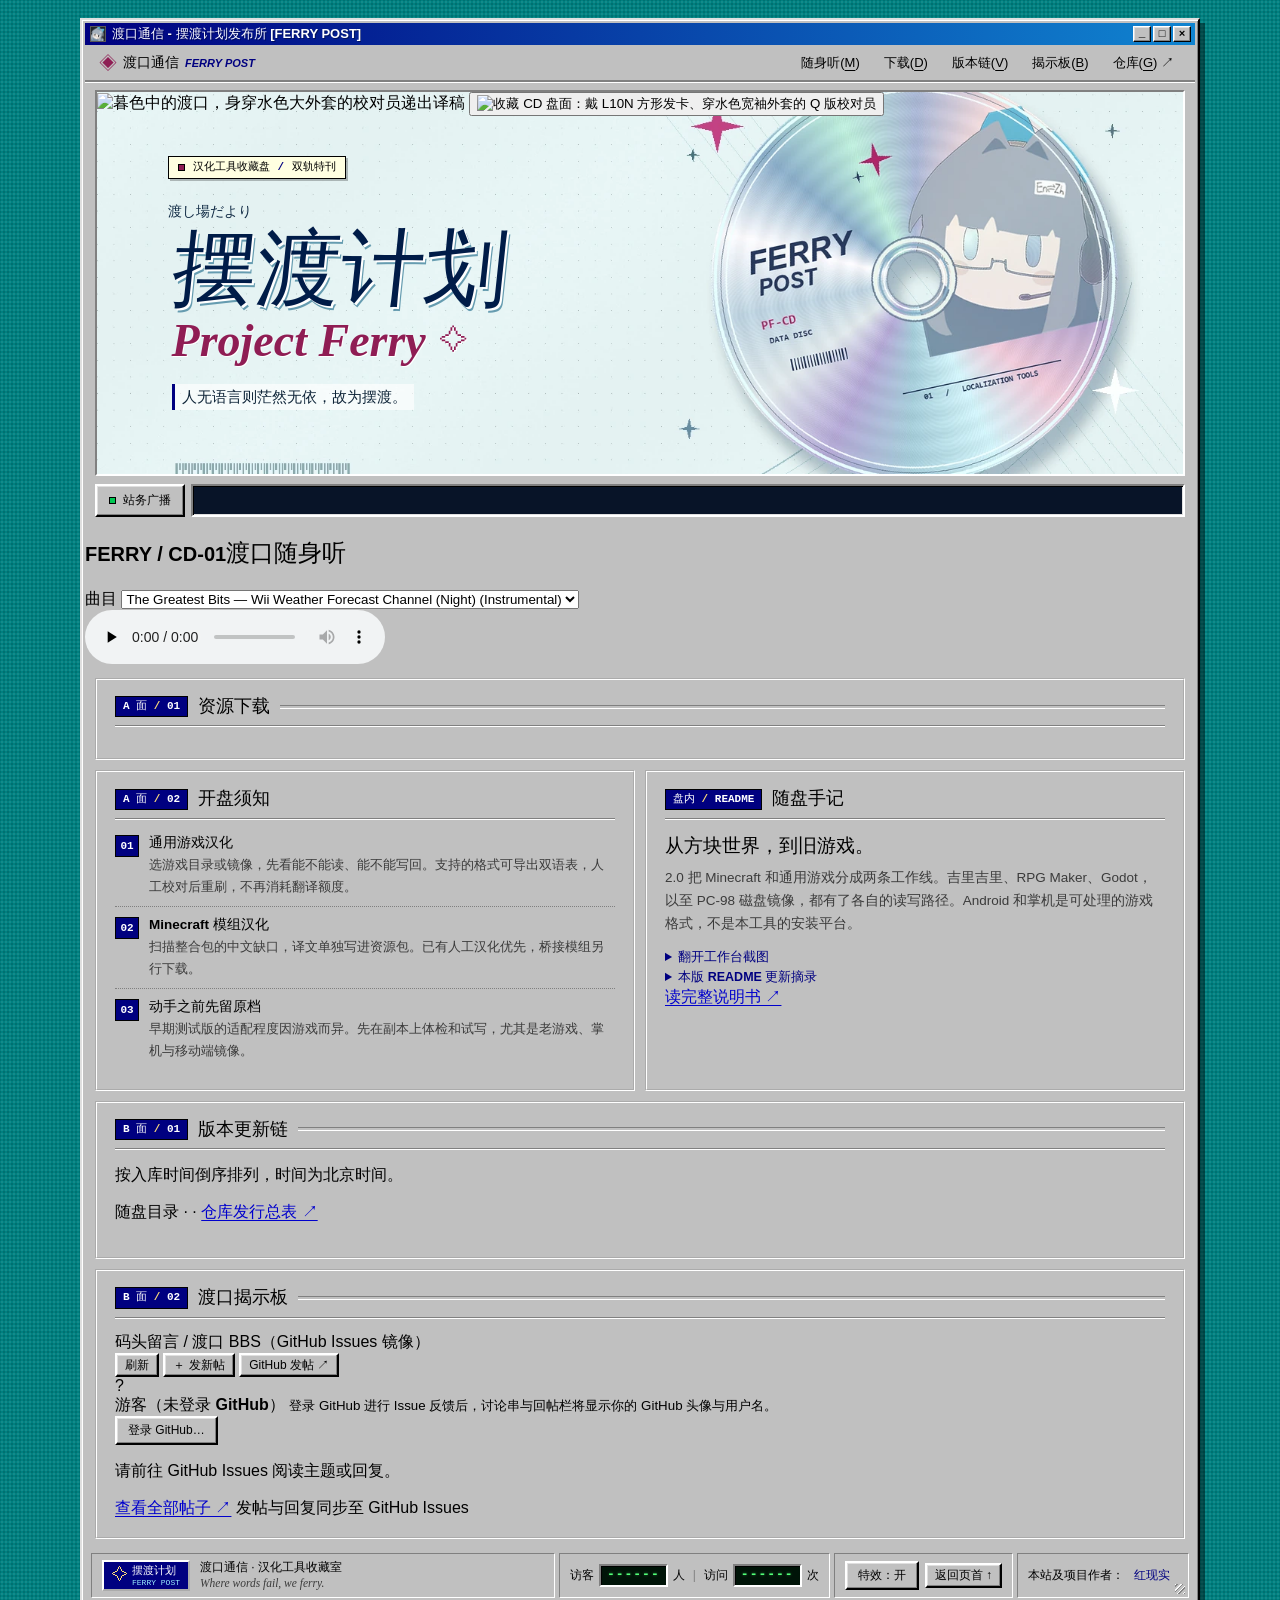
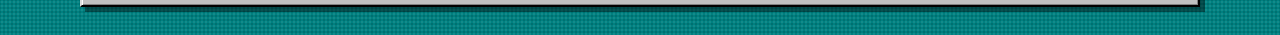
==== commit 5c634e4a: "feat(site): add Win9x LED visitor counter (UV/PV) in status bar" ====
--- a/site/index.html
+++ b/site/index.html
@@ -259,6 +259,11 @@
         <div class="banner88" aria-hidden="true"><span>✧</span><b>摆渡计划<small>FERRY POST</small></b></div>
         <p>渡口通信 · 汉化工具收藏室<br><small>Where words fail, we ferry.</small></p>
       </div>
+      <div class="status-cell status-counter" id="visit-counter" aria-live="polite" title="本站访客人数与总访问量统计">
+        <span class="hit-item">访客 <b id="visit-uv" class="hit-lcd">------</b> 人</span>
+        <span class="hit-sep" aria-hidden="true">|</span>
+        <span class="hit-item">访问 <b id="visit-pv" class="hit-lcd">------</b> 次</span>
+      </div>
       <div class="status-cell footlinks">
         <button id="fx-switch" type="button" hidden>特效</button>
         <a class="win-btn win-btn-sm" href="#top">返回页首 ↑</a>
--- a/site/src/depot.css
+++ b/site/src/depot.css
@@ -790,7 +790,39 @@
 }
 
 .status-brand {
-  flex: 1 1 260px;
+  flex: 1 1 240px;
+}
+
+.status-counter {
+  gap: 8px;
+  flex-wrap: wrap;
+}
+
+.hit-item {
+  display: inline-flex;
+  align-items: center;
+  gap: 5px;
+  font-size: 12px;
+  color: #000;
+  white-space: nowrap;
+}
+
+.hit-sep {
+  color: var(--shadow);
+}
+
+.hit-lcd {
+  display: inline-block;
+  padding: 2px 6px;
+  background: #001408;
+  color: #52ff78;
+  border: 2px solid;
+  border-color: var(--shadow) var(--light) var(--light) var(--shadow);
+  box-shadow: inset 1px 1px 0 var(--dark);
+  font: 700 13px/1.15 Consolas, "Courier New", monospace;
+  letter-spacing: 1px;
+  font-variant-numeric: tabular-nums;
+  text-shadow: 0 0 3px rgba(82, 255, 120, 0.45);
 }
 
 footer p {
